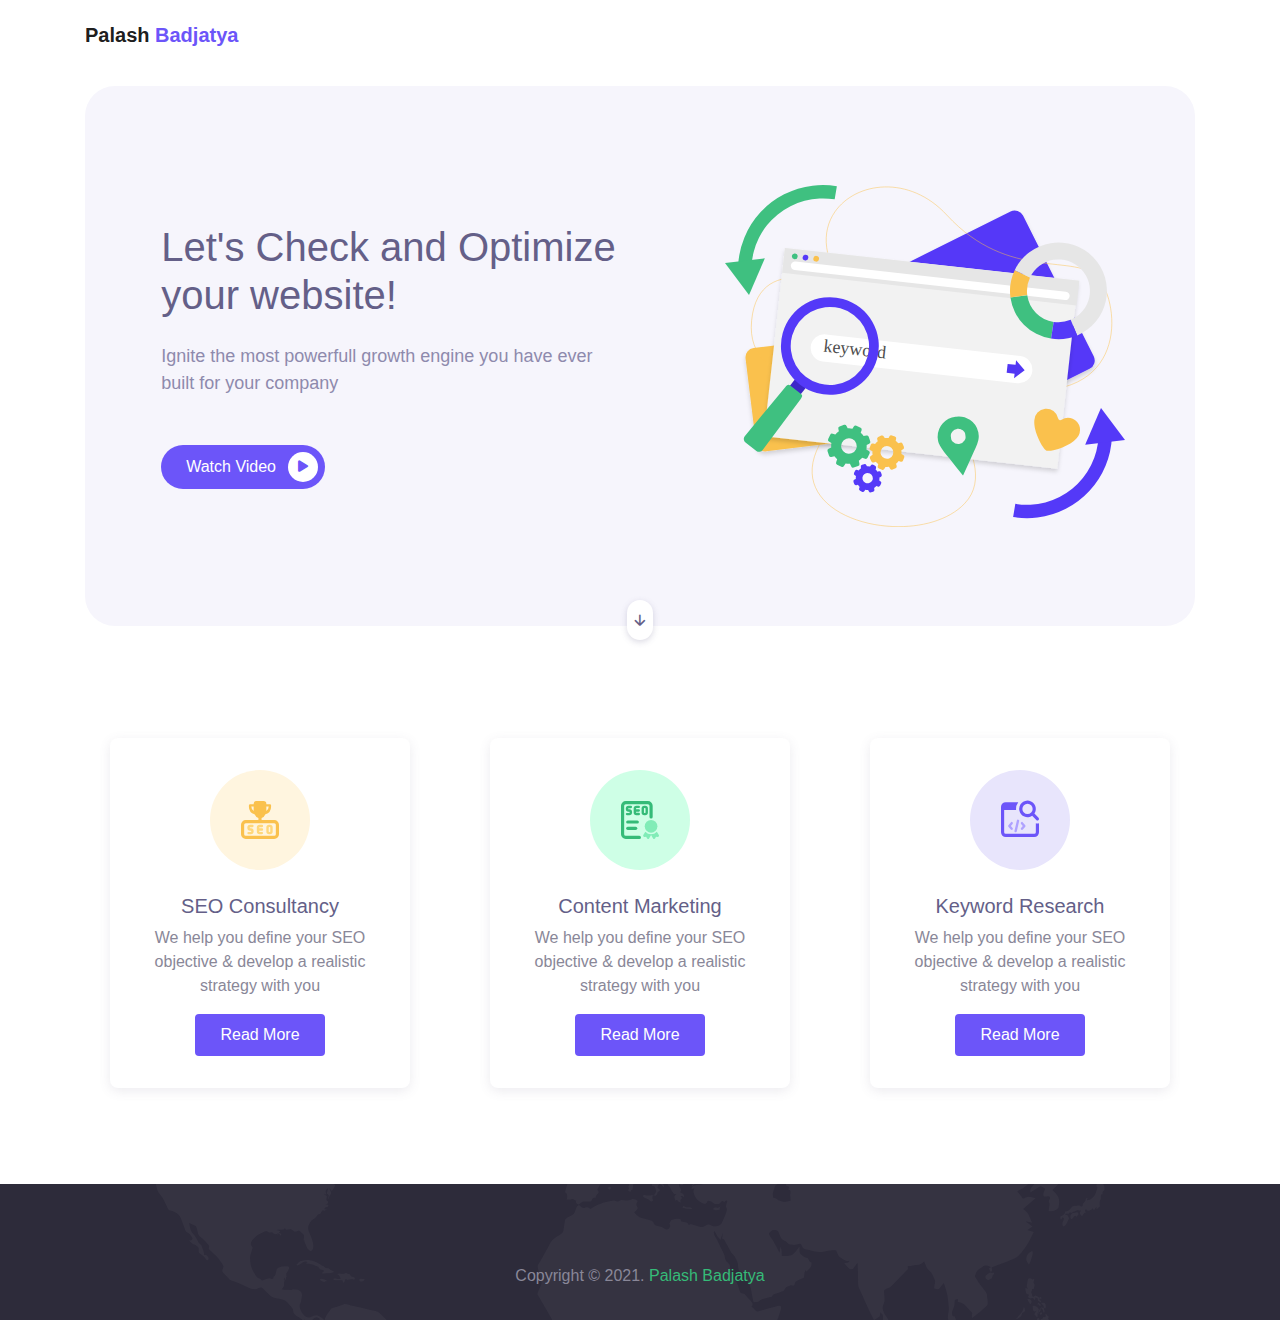
==== index.html @ be2170fb "fixes: in initial push" ====
<!DOCTYPE html>
<html lang="en">
<head>
  <meta charset="UTF-8">
  <meta name="viewport" content="width=device-width, initial-scale=1.0">

  <meta http-equiv="X-UA-Compatible" content="ie=edge">

  <title>Palash Badjatya Github.io</title>

  <link rel="stylesheet" href="./assets/css/maicons.css">

  <link rel="stylesheet" href="./assets/css/bootstrap.css">

  <link rel="stylesheet" href="./assets/vendor/animate/animate.css">

  <link rel="stylesheet" href="./assets/css/theme.css">

</head>
<body>

  <!-- Back to top button -->
  <div class="back-to-top"></div>

  <header>
    <nav class="navbar navbar-expand-lg navbar-light bg-white sticky" data-offset="500">
      <div class="container">
        <a href="#" class="navbar-brand">Palash<span class="text-primary"> Badjatya</span></a>

        <!-- <button class="navbar-toggler" data-toggle="collapse" data-target="#navbarContent" aria-controls="navbarContent" aria-expanded="false" aria-label="Toggle navigation">
          <span class="navbar-toggler-icon"></span>
        </button>

        <div class="navbar-collapse collapse" id="navbarContent">
          <ul class="navbar-nav ml-auto">
            <li class="nav-item active">
              <a class="nav-link" href="index.html">Home</a>
            </li>
            <li class="nav-item">
              <a class="nav-link" href="about.html">About</a>
            </li>
            <li class="nav-item">
              <a class="nav-link" href="service.html">Services</a>
            </li>
            <li class="nav-item">
              <a class="nav-link" href="blog.html">Blog</a>
            </li>
            <li class="nav-item">
              <a class="nav-link" href="contact.html">Contact</a>
            </li>
            <li class="nav-item">
              <a class="btn btn-primary ml-lg-2" href="#">Free Analytics</a>
            </li>
          </ul>
        </div> -->

      </div>
    </nav>

    <div class="container">
      <div class="page-banner home-banner">
        <div class="row align-items-center flex-wrap-reverse h-100">
          <div class="col-md-6 py-5 wow fadeInLeft">
            <h1 class="mb-4">Let's Check and Optimize your website!</h1>
            <p class="text-lg text-grey mb-5">Ignite the most powerfull growth engine you have ever built for your company</p>
            <a href="#" class="btn btn-primary btn-split">Watch Video <div class="fab"><span class="mai-play"></span></div></a>
          </div>
          <div class="col-md-6 py-5 wow zoomIn">
            <div class="img-fluid text-center">
              <img src="./assets/img/banner_image_1.svg" alt="">
            </div>
          </div>
        </div>
        <a href="#about" class="btn-scroll" data-role="smoothscroll"><span class="mai-arrow-down"></span></a>
      </div>
    </div>
  </header>

  <div class="page-section">
    <div class="container">
      <div class="row">
        <div class="col-lg-4">
          <div class="card-service wow fadeInUp">
            <div class="header">
              <img src="./assets/img/services/service-1.svg" alt="">
            </div>
            <div class="body">
              <h5 class="text-secondary">SEO Consultancy</h5>
              <p>We help you define your SEO objective & develop a realistic strategy with you</p>
              <a href="service.html" class="btn btn-primary">Read More</a>
            </div>
          </div>
        </div>
        <div class="col-lg-4">
          <div class="card-service wow fadeInUp">
            <div class="header">
              <img src="./assets/img/services/service-2.svg" alt="">
            </div>
            <div class="body">
              <h5 class="text-secondary">Content Marketing</h5>
              <p>We help you define your SEO objective & develop a realistic strategy with you</p>
              <a href="service.html" class="btn btn-primary">Read More</a>
            </div>
          </div>
        </div>
        <div class="col-lg-4">
          <div class="card-service wow fadeInUp">
            <div class="header">
              <img src="./assets/img/services/service-3.svg" alt="">
            </div>
            <div class="body">
              <h5 class="text-secondary">Keyword Research</h5>
              <p>We help you define your SEO objective & develop a realistic strategy with you</p>
              <a href="service.html" class="btn btn-primary">Read More</a>
            </div>
          </div>
        </div>
      </div>
    </div> <!-- .container -->
  </div> <!-- .page-section -->

  </div>

  <footer class="page-footer bg-image" style="background-image: url(./assets/img/world_pattern.svg);">
<!--     <div class="container">
      <div class="row mb-5">
        <div class="col-lg-3 py-3">
          <h3>SEOGram</h3>
          <p>Lorem ipsum dolor sit amet consectetur adipisicing elit. Libero amet, repellendus eius blanditiis in iusto eligendi iure.</p>

          <div class="social-media-button">
            <a href="#"><span class="mai-logo-facebook-f"></span></a>
            <a href="#"><span class="mai-logo-twitter"></span></a>
            <a href="#"><span class="mai-logo-google-plus-g"></span></a>
            <a href="#"><span class="mai-logo-instagram"></span></a>
            <a href="#"><span class="mai-logo-youtube"></span></a>
          </div>
        </div>
        <div class="col-lg-3 py-3">
          <h5>Company</h5>
          <ul class="footer-menu">
            <li><a href="#">About Us</a></li>
            <li><a href="#">Career</a></li>
            <li><a href="#">Advertise</a></li>
            <li><a href="#">Terms of Service</a></li>
            <li><a href="#">Help & Support</a></li>
          </ul>
        </div>
        <div class="col-lg-3 py-3">
          <h5>Contact Us</h5>
          <p>203 Fake St. Mountain View, San Francisco, California, USA</p>
          <a href="#" class="footer-link">+00 1122 3344 5566</a>
          <a href="#" class="footer-link">seogram@temporary.com</a>
        </div>
        <div class="col-lg-3 py-3">
          <h5>Newsletter</h5>
          <p>Get updates, news or events on your mail.</p>
          <form action="#">
            <input type="text" class="form-control" placeholder="Enter your email..">
            <button type="submit" class="btn btn-success btn-block mt-2">Subscribe</button>
          </form>
        </div>
      </div> -->

      <p class="text-center" id="copyright">Copyright &copy; 2021. <a href="https://designitup.in/index.php/palash-badjatya">Palash Badjatya</a></p>
    </div>
  </footer>

<script src="../assets/js/jquery-3.5.1.min.js"></script>

<script src="../assets/js/bootstrap.bundle.min.js"></script>

<script src="../assets/js/google-maps.js"></script>

<script src="../assets/vendor/wow/wow.min.js"></script>

<script src="../assets/js/theme.js"></script>
  
</body>
</html>
---- assets/css/maicons.css ----
@font-face {
  font-family: 'maicons';
  src:  url('../fonts/maicons.eot?c9nlkl');
  src:  url('../fonts/maicons.eot?c9nlkl#iefix') format('embedded-opentype'),
    url('../fonts/maicons.ttf?c9nlkl') format('truetype'),
    url('../fonts/maicons.woff?c9nlkl') format('woff'),
    url('../fonts/maicons.svg?c9nlkl#maicons') format('svg');
  font-weight: normal;
  font-style: normal;
  font-display: block;
}

[class^="mai-"], [class*=" mai-"] {
  /* use !important to prevent issues with browser extensions that change fonts */
  font-family: 'maicons' !important;
  speak: none;
  font-style: normal;
  font-weight: normal;
  font-variant: normal;
  text-transform: none;
  line-height: 1;

  /* Better Font Rendering =========== */
  -webkit-font-smoothing: antialiased;
  -moz-osx-font-smoothing: grayscale;
}

.mai-add:before {
  content: "\e900";
}
.mai-add-circle:before {
  content: "\e901";
}
.mai-add-circle-outline:before {
  content: "\e902";
}
.mai-airplane:before {
  content: "\e903";
}
.mai-airplane-outline:before {
  content: "\e904";
}
.mai-alarm:before {
  content: "\e905";
}
.mai-alarm-outline:before {
  content: "\e906";
}
.mai-albums:before {
  content: "\e907";
}
.mai-albums-outline:before {
  content: "\e908";
}
.mai-alert:before {
  content: "\e909";
}
.mai-alert-circle:before {
  content: "\e90a";
}
.mai-alert-circle-outline:before {
  content: "\e90b";
}
.mai-analytics:before {
  content: "\e90c";
}
.mai-analytics-outline:before {
  content: "\e90d";
}
.mai-aperture:before {
  content: "\e90e";
}
.mai-aperture-outline:before {
  content: "\e90f";
}
.mai-apps:before {
  content: "\e910";
}
.mai-apps-outline:before {
  content: "\e911";
}
.mai-archive:before {
  content: "\e912";
}
.mai-archive-outline:before {
  content: "\e913";
}
.mai-arrow-back:before {
  content: "\e914";
}
.mai-arrow-back-circle:before {
  content: "\e915";
}
.mai-arrow-back-circle-outline:before {
  content: "\e916";
}
.mai-arrow-down:before {
  content: "\e917";
}
.mai-arrow-down-circle:before {
  content: "\e918";
}
.mai-arrow-down-circle-outline:before {
  content: "\e919";
}
.mai-arrow-forward:before {
  content: "\e91a";
}
.mai-arrow-forward-circle:before {
  content: "\e91b";
}
.mai-arrow-forward-circle-outline:before {
  content: "\e91c";
}
.mai-arrow-redo:before {
  content: "\e91d";
}
.mai-arrow-redo-circle:before {
  content: "\e91e";
}
.mai-arrow-redo-circle-outline:before {
  content: "\e91f";
}
.mai-arrow-redo-outline:before {
  content: "\e920";
}
.mai-arrow-undo:before {
  content: "\e921";
}
.mai-arrow-undo-circle:before {
  content: "\e922";
}
.mai-arrow-undo-circle-outline:before {
  content: "\e923";
}
.mai-arrow-undo-outline:before {
  content: "\e924";
}
.mai-arrow-up:before {
  content: "\e925";
}
.mai-arrow-up-circle:before {
  content: "\e926";
}
.mai-arrow-up-circle-outline:before {
  content: "\e927";
}
.mai-at:before {
  content: "\e928";
}
.mai-at-circle:before {
  content: "\e929";
}
.mai-at-circle-outline:before {
  content: "\e92a";
}
.mai-attach:before {
  content: "\e92b";
}
.mai-attach-outline:before {
  content: "\e92c";
}
.mai-backspace:before {
  content: "\e92d";
}
.mai-backspace-outline:before {
  content: "\e92e";
}
.mai-bandage:before {
  content: "\e92f";
}
.mai-bandage-outline:before {
  content: "\e930";
}
.mai-bar-chart:before {
  content: "\e932";
}
.mai-bar-chart-outline:before {
  content: "\e933";
}
.mai-barbell:before {
  content: "\e931";
}
.mai-barcode:before {
  content: "\e934";
}
.mai-barcode-outline:before {
  content: "\e935";
}
.mai-baseball:before {
  content: "\e936";
}
.mai-baseball-outline:before {
  content: "\e937";
}
.mai-basket:before {
  content: "\e938";
}
.mai-basket-outline:before {
  content: "\e93b";
}
.mai-basketball:before {
  content: "\e939";
}
.mai-basketball-outline:before {
  content: "\e93a";
}
.mai-battery-charging:before {
  content: "\e93c";
}
.mai-battery-dead:before {
  content: "\e93d";
}
.mai-battery-full:before {
  content: "\e93e";
}
.mai-battery-half:before {
  content: "\e93f";
}
.mai-beaker:before {
  content: "\e940";
}
.mai-beaker-outline:before {
  content: "\e941";
}
.mai-bed:before {
  content: "\e942";
}
.mai-bed-outline:before {
  content: "\e943";
}
.mai-beer:before {
  content: "\e944";
}
.mai-beer-outline:before {
  content: "\e945";
}
.mai-bicycle:before {
  content: "\e946";
}
.mai-bluetooth:before {
  content: "\e947";
}
.mai-boat:before {
  content: "\e948";
}
.mai-boat-outline:before {
  content: "\e949";
}
.mai-body:before {
  content: "\e94a";
}
.mai-body-outline:before {
  content: "\e94b";
}
.mai-bonfire:before {
  content: "\e94c";
}
.mai-bonfire-outline:before {
  content: "\e94d";
}
.mai-book:before {
  content: "\e94e";
}
.mai-book-outline:before {
  content: "\e953";
}
.mai-bookmark:before {
  content: "\e94f";
}
.mai-bookmark-outline:before {
  content: "\e950";
}
.mai-bookmarks:before {
  content: "\e951";
}
.mai-bookmarks-outline:before {
  content: "\e952";
}
.mai-briefcase:before {
  content: "\e954";
}
.mai-briefcase-outline:before {
  content: "\e955";
}
.mai-browsers:before {
  content: "\e956";
}
.mai-browsers-outline:before {
  content: "\e957";
}
.mai-brush:before {
  content: "\e958";
}
.mai-brush-outline:before {
  content: "\e959";
}
.mai-bug:before {
  content: "\e95a";
}
.mai-bug-outline:before {
  content: "\e95b";
}
.mai-build:before {
  content: "\e95c";
}
.mai-build-outline:before {
  content: "\e95d";
}
.mai-bulb:before {
  content: "\e95e";
}
.mai-bulb-outline:before {
  content: "\e95f";
}
.mai-bus:before {
  content: "\e960";
}
.mai-bus-outline:before {
  content: "\e963";
}
.mai-business:before {
  content: "\e961";
}
.mai-business-outline:before {
  content: "\e962";
}
.mai-cafe:before {
  content: "\e964";
}
.mai-cafe-outline:before {
  content: "\e965";
}
.mai-calculator:before {
  content: "\e966";
}
.mai-calculator-outline:before {
  content: "\e967";
}
.mai-calendar:before {
  content: "\e968";
}
.mai-calendar-outline:before {
  content: "\e969";
}
.mai-call:before {
  content: "\e96a";
}
.mai-call-outline:before {
  content: "\e96b";
}
.mai-camera:before {
  content: "\e96c";
}
.mai-camera-outline:before {
  content: "\e96d";
}
.mai-camera-reverse:before {
  content: "\e96e";
}
.mai-camera-reverse-outline:before {
  content: "\e96f";
}
.mai-car:before {
  content: "\e970";
}
.mai-car-outline:before {
  content: "\e97f";
}
.mai-car-sport:before {
  content: "\e980";
}
.mai-car-sport-outline:before {
  content: "\e981";
}
.mai-card:before {
  content: "\e971";
}
.mai-card-outline:before {
  content: "\e972";
}
.mai-caret-back:before {
  content: "\e973";
}
.mai-caret-back-circle:before {
  content: "\e974";
}
.mai-caret-back-circle-outline:before {
  content: "\e975";
}
.mai-caret-down:before {
  content: "\e976";
}
.mai-caret-down-circle:before {
  content: "\e977";
}
.mai-caret-down-circle-outline:before {
  content: "\e978";
}
.mai-caret-forward:before {
  content: "\e979";
}
.mai-caret-forward-circle:before {
  content: "\e97a";
}
.mai-caret-forward-circle-outline:before {
  content: "\e97b";
}
.mai-caret-up:before {
  content: "\e97c";
}
.mai-caret-up-circle:before {
  content: "\e97d";
}
.mai-caret-up-circle-outline:before {
  content: "\e97e";
}
.mai-cart:before {
  content: "\e982";
}
.mai-cart-outline:before {
  content: "\e983";
}
.mai-cash:before {
  content: "\e984";
}
.mai-cash-outline:before {
  content: "\e985";
}
.mai-chatbox:before {
  content: "\e986";
}
.mai-chatbox-ellipses:before {
  content: "\e987";
}
.mai-chatbox-ellipses-outline:before {
  content: "\e988";
}
.mai-chatbox-outline:before {
  content: "\e989";
}
.mai-chatbubble:before {
  content: "\e98a";
}
.mai-chatbubble-ellipses:before {
  content: "\e98b";
}
.mai-chatbubble-ellipses-outline:before {
  content: "\e98c";
}
.mai-chatbubble-outline:before {
  content: "\e98d";
}
.mai-chatbubbles:before {
  content: "\e98e";
}
.mai-chatbubbles-outline:before {
  content: "\e98f";
}
.mai-checkbox:before {
  content: "\e990";
}
.mai-checkbox-outline:before {
  content: "\e991";
}
.mai-checkmark:before {
  content: "\e992";
}
.mai-checkmark-circle:before {
  content: "\e993";
}
.mai-checkmark-circle-outline:before {
  content: "\e994";
}
.mai-checkmark-done:before {
  content: "\e995";
}
.mai-checkmark-done-circle:before {
  content: "\e996";
}
.mai-checkmark-done-circle-outline:before {
  content: "\e997";
}
.mai-chevron-back:before {
  content: "\e998";
}
.mai-chevron-back-circle:before {
  content: "\e999";
}
.mai-chevron-back-circle-outline:before {
  content: "\e99a";
}
.mai-chevron-down:before {
  content: "\e99b";
}
.mai-chevron-down-circle:before {
  content: "\e99c";
}
.mai-chevron-down-circle-outline:before {
  content: "\e99d";
}
.mai-chevron-forward:before {
  content: "\e99e";
}
.mai-chevron-forward-circle:before {
  content: "\e99f";
}
.mai-chevron-forward-circle-outline:before {
  content: "\e9a0";
}
.mai-chevron-up:before {
  content: "\e9a1";
}
.mai-chevron-up-circle:before {
  content: "\e9a2";
}
.mai-chevron-up-circle-outline:before {
  content: "\e9a3";
}
.mai-clipboard:before {
  content: "\e9a4";
}
.mai-clipboard-outline:before {
  content: "\e9a5";
}
.mai-close:before {
  content: "\e9a6";
}
.mai-close-circle:before {
  content: "\e9a7";
}
.mai-close-circle-outline:before {
  content: "\e9a8";
}
.mai-cloud:before {
  content: "\e9a9";
}
.mai-cloud-circle:before {
  content: "\e9aa";
}
.mai-cloud-circle-outline:before {
  content: "\e9ab";
}
.mai-cloud-done:before {
  content: "\e9ac";
}
.mai-cloud-done-outline:before {
  content: "\e9ad";
}
.mai-cloud-download:before {
  content: "\e9ae";
}
.mai-cloud-download-outline:before {
  content: "\e9af";
}
.mai-cloud-offline:before {
  content: "\e9b0";
}
.mai-cloud-offline-outline:before {
  content: "\e9b1";
}
.mai-cloud-outline:before {
  content: "\e9b2";
}
.mai-cloud-upload:before {
  content: "\e9b3";
}
.mai-cloud-upload-outline:before {
  content: "\e9b4";
}
.mai-cloudy:before {
  content: "\e9b5";
}
.mai-cloudy-night:before {
  content: "\e9b6";
}
.mai-cloudy-night-outline:before {
  content: "\e9b7";
}
.mai-cloudy-outline:before {
  content: "\e9b8";
}
.mai-code:before {
  content: "\e9b9";
}
.mai-code-download:before {
  content: "\e9ba";
}
.mai-code-slash:before {
  content: "\e9bb";
}
.mai-code-working:before {
  content: "\e9bc";
}
.mai-cog:before {
  content: "\e9bd";
}
.mai-color-fill:before {
  content: "\e9be";
}
.mai-color-fill-outline:before {
  content: "\e9bf";
}
.mai-color-filter:before {
  content: "\e9c0";
}
.mai-color-filter-outline:before {
  content: "\e9c1";
}
.mai-color-palette:before {
  content: "\e9c2";
}
.mai-color-palette-outline:before {
  content: "\e9c3";
}
.mai-color-wand:before {
  content: "\e9c4";
}
.mai-color-wand-outline:before {
  content: "\e9c5";
}
.mai-compass:before {
  content: "\e9c6";
}
.mai-compass-outline:before {
  content: "\e9c7";
}
.mai-construct:before {
  content: "\e9c8";
}
.mai-construct-outline:before {
  content: "\e9c9";
}
.mai-contract:before {
  content: "\e9ca";
}
.mai-contrast:before {
  content: "\e9cb";
}
.mai-copy:before {
  content: "\e9cc";
}
.mai-copy-outline:before {
  content: "\e9cd";
}
.mai-create:before {
  content: "\e9ce";
}
.mai-create-outline:before {
  content: "\e9cf";
}
.mai-crop:before {
  content: "\e9d0";
}
.mai-cube:before {
  content: "\e9d1";
}
.mai-cube-outline:before {
  content: "\e9d2";
}
.mai-cut:before {
  content: "\e9d3";
}
.mai-desktop:before {
  content: "\e9d4";
}
.mai-desktop-outline:before {
  content: "\e9d5";
}
.mai-disc:before {
  content: "\e9d6";
}
.mai-disc-outline:before {
  content: "\e9d7";
}
.mai-document:before {
  content: "\e9d8";
}
.mai-document-outline:before {
  content: "\e9d9";
}
.mai-document-text:before {
  content: "\e9dc";
}
.mai-document-text-outline:before {
  content: "\e9dd";
}
.mai-documents:before {
  content: "\e9da";
}
.mai-documents-outline:before {
  content: "\e9db";
}
.mai-download:before {
  content: "\e9de";
}
.mai-download-outline:before {
  content: "\e9df";
}
.mai-duplicate:before {
  content: "\e9e0";
}
.mai-duplicate-outline:before {
  content: "\e9e1";
}
.mai-ear:before {
  content: "\e9e2";
}
.mai-ear-outline:before {
  content: "\e9e3";
}
.mai-earth:before {
  content: "\e9e4";
}
.mai-earth-outline:before {
  content: "\e9e5";
}
.mai-easel:before {
  content: "\e9e6";
}
.mai-easel-outline:before {
  content: "\e9e7";
}
.mai-egg:before {
  content: "\e9e8";
}
.mai-egg-outline:before {
  content: "\e9e9";
}
.mai-ellipse:before {
  content: "\e9ea";
}
.mai-ellipse-outline:before {
  content: "\e9eb";
}
.mai-ellipsis-horizontal:before {
  content: "\e9ec";
}
.mai-ellipsis-horizontal-circle:before {
  content: "\e9ed";
}
.mai-ellipsis-vertical:before {
  content: "\e9ee";
}
.mai-ellipsis-vertical-circle:before {
  content: "\e9ef";
}
.mai-enter:before {
  content: "\e9f0";
}
.mai-enter-outline:before {
  content: "\e9f1";
}
.mai-exit:before {
  content: "\e9f2";
}
.mai-exit-outline:before {
  content: "\e9f3";
}
.mai-expand:before {
  content: "\e9f4";
}
.mai-eye:before {
  content: "\e9f5";
}
.mai-eye-off:before {
  content: "\e9f8";
}
.mai-eye-off-outline:before {
  content: "\e9f9";
}
.mai-eye-outline:before {
  content: "\e9fa";
}
.mai-eyedrop:before {
  content: "\e9f6";
}
.mai-eyedrop-outline:before {
  content: "\e9f7";
}
.mai-fast-food:before {
  content: "\e9fb";
}
.mai-fast-food-outline:before {
  content: "\e9fc";
}
.mai-female:before {
  content: "\e9fd";
}
.mai-file-tray:before {
  content: "\e9fe";
}
.mai-file-tray-full:before {
  content: "\e9ff";
}
.mai-file-tray-full-outline:before {
  content: "\ea00";
}
.mai-file-tray-outline:before {
  content: "\ea01";
}
.mai-film:before {
  content: "\ea02";
}
.mai-film-outline:before {
  content: "\ea03";
}
.mai-filter:before {
  content: "\ea04";
}
.mai-finger-print:before {
  content: "\ea05";
}
.mai-fitness:before {
  content: "\ea06";
}
.mai-fitness-outline:before {
  content: "\ea07";
}
.mai-flag:before {
  content: "\ea08";
}
.mai-flag-outline:before {
  content: "\ea09";
}
.mai-flame:before {
  content: "\ea0a";
}
.mai-flame-outline:before {
  content: "\ea0b";
}
.mai-flash:before {
  content: "\ea0c";
}
.mai-flash-off:before {
  content: "\ea0f";
}
.mai-flash-off-outline:before {
  content: "\ea10";
}
.mai-flash-outline:before {
  content: "\ea11";
}
.mai-flashlight:before {
  content: "\ea0d";
}
.mai-flashlight-outline:before {
  content: "\ea0e";
}
.mai-flask:before {
  content: "\ea12";
}
.mai-flask-outline:before {
  content: "\ea13";
}
.mai-flower:before {
  content: "\ea14";
}
.mai-flower-outline:before {
  content: "\ea15";
}
.mai-folder:before {
  content: "\ea16";
}
.mai-folder-open:before {
  content: "\ea17";
}
.mai-folder-open-outline:before {
  content: "\ea18";
}
.mai-folder-outline:before {
  content: "\ea19";
}
.mai-football:before {
  content: "\ea1a";
}
.mai-football-outline:before {
  content: "\ea1b";
}
.mai-funnel:before {
  content: "\ea1c";
}
.mai-funnel-outline:before {
  content: "\ea1d";
}
.mai-game-controller:before {
  content: "\ea1e";
}
.mai-game-controller-outline:before {
  content: "\ea1f";
}
.mai-gift:before {
  content: "\ea20";
}
.mai-gift-outline:before {
  content: "\ea21";
}
.mai-git-branch:before {
  content: "\ea22";
}
.mai-git-commit:before {
  content: "\ea23";
}
.mai-git-compare:before {
  content: "\ea24";
}
.mai-git-merge:before {
  content: "\ea25";
}
.mai-git-network:before {
  content: "\ea26";
}
.mai-git-pull-request:before {
  content: "\ea27";
}
.mai-glasses:before {
  content: "\ea28";
}
.mai-glasses-outline:before {
  content: "\ea29";
}
.mai-globe:before {
  content: "\ea2a";
}
.mai-globe-outline:before {
  content: "\ea2b";
}
.mai-golf:before {
  content: "\ea2c";
}
.mai-golf-outline:before {
  content: "\ea2d";
}
.mai-grid:before {
  content: "\ea2e";
}
.mai-grid-outline:before {
  content: "\ea2f";
}
.mai-hammer:before {
  content: "\ea30";
}
.mai-hammer-outline:before {
  content: "\ea31";
}
.mai-hand-left:before {
  content: "\ea32";
}
.mai-hand-left-outline:before {
  content: "\ea33";
}
.mai-hand-right:before {
  content: "\ea34";
}
.mai-hand-right-outline:before {
  content: "\ea35";
}
.mai-happy:before {
  content: "\ea36";
}
.mai-happy-outline:before {
  content: "\ea37";
}
.mai-hardware-chip:before {
  content: "\ea38";
}
.mai-hardware-chip-outline:before {
  content: "\ea39";
}
.mai-headset:before {
  content: "\ea3a";
}
.mai-headset-outline:before {
  content: "\ea3b";
}
.mai-heart:before {
  content: "\ea3c";
}
.mai-heart-circle:before {
  content: "\ea3d";
}
.mai-heart-circle-outline:before {
  content: "\ea3e";
}
.mai-heart-dislike:before {
  content: "\ea3f";
}
.mai-heart-dislike-circle:before {
  content: "\ea40";
}
.mai-heart-dislike-circle-outline:before {
  content: "\ea41";
}
.mai-heart-dislike-outline:before {
  content: "\ea42";
}
.mai-heart-half:before {
  content: "\ea43";
}
.mai-heart-half-outline:before {
  content: "\ea44";
}
.mai-heart-outline:before {
  content: "\ea45";
}
.mai-help:before {
  content: "\ea46";
}
.mai-help-buoy:before {
  content: "\ea47";
}
.mai-help-buoy-outline:before {
  content: "\ea48";
}
.mai-help-circle:before {
  content: "\ea49";
}
.mai-help-circle-outline:before {
  content: "\ea4a";
}
.mai-home:before {
  content: "\ea4b";
}
.mai-home-outline:before {
  content: "\ea4c";
}
.mai-hourglass:before {
  content: "\ea4d";
}
.mai-hourglass-outline:before {
  content: "\ea4e";
}
.mai-ice-cream:before {
  content: "\ea4f";
}
.mai-ice-cream-outline:before {
  content: "\ea50";
}
.mai-image:before {
  content: "\ea51";
}
.mai-image-outline:before {
  content: "\ea52";
}
.mai-images:before {
  content: "\ea53";
}
.mai-images-outline:before {
  content: "\ea54";
}
.mai-infinite:before {
  content: "\ea55";
}
.mai-information:before {
  content: "\ea56";
}
.mai-information-circle:before {
  content: "\ea57";
}
.mai-information-circle-outline:before {
  content: "\ea58";
}
.mai-journal:before {
  content: "\ea59";
}
.mai-journal-outline:before {
  content: "\ea5a";
}
.mai-key:before {
  content: "\ea5b";
}
.mai-key-outline:before {
  content: "\ea5c";
}
.mai-keypad:before {
  content: "\ea5d";
}
.mai-keypad-outline:before {
  content: "\ea5e";
}
.mai-language:before {
  content: "\ea5f";
}
.mai-laptop:before {
  content: "\ea60";
}
.mai-laptop-outline:before {
  content: "\ea61";
}
.mai-layers:before {
  content: "\ea62";
}
.mai-layers-outline:before {
  content: "\ea63";
}
.mai-leaf:before {
  content: "\ea64";
}
.mai-leaf-outline:before {
  content: "\ea65";
}
.mai-library:before {
  content: "\ea66";
}
.mai-library-outline:before {
  content: "\ea67";
}
.mai-link:before {
  content: "\ea68";
}
.mai-list:before {
  content: "\ea69";
}
.mai-list-circle:before {
  content: "\ea6a";
}
.mai-list-circle-outline:before {
  content: "\ea6b";
}
.mai-locate:before {
  content: "\ea6c";
}
.mai-location:before {
  content: "\ea6d";
}
.mai-location-outline:before {
  content: "\ea6e";
}
.mai-lock-closed:before {
  content: "\ea6f";
}
.mai-lock-closed-outline:before {
  content: "\ea70";
}
.mai-lock-open:before {
  content: "\ea71";
}
.mai-lock-open-outline:before {
  content: "\ea72";
}
.mai-log-in:before {
  content: "\ea73";
}
.mai-log-in-outline:before {
  content: "\ea74";
}
.mai-log-out:before {
  content: "\ea75";
}
.mai-log-out-outline:before {
  content: "\ea76";
}
.mai-logo-500px:before {
  content: "\ea8e";
}
.mai-logo-accessible-icon:before {
  content: "\eaef";
}
.mai-logo-accusoft:before {
  content: "\eba2";
}
.mai-logo-algolia:before {
  content: "\eba3";
}
.mai-logo-alipay:before {
  content: "\eba4";
}
.mai-logo-amazon:before {
  content: "\eba5";
}
.mai-logo-amplify:before {
  content: "\eba6";
}
.mai-logo-android:before {
  content: "\eba7";
}
.mai-logo-angular:before {
  content: "\eba8";
}
.mai-logo-apple:before {
  content: "\eba9";
}
.mai-logo-apple-appstore:before {
  content: "\ebaa";
}
.mai-logo-aws:before {
  content: "\ebab";
}
.mai-logo-behance:before {
  content: "\ebac";
}
.mai-logo-bitbucket:before {
  content: "\ebad";
}
.mai-logo-bitcoin:before {
  content: "\ebae";
}
.mai-logo-blackberry:before {
  content: "\ebaf";
}
.mai-logo-blogger:before {
  content: "\ebb0";
}
.mai-logo-buffer:before {
  content: "\ebb1";
}
.mai-logo-buysellads:before {
  content: "\ebb2";
}
.mai-logo-capacitor:before {
  content: "\ebb3";
}
.mai-logo-cc-amazon-pay:before {
  content: "\ebb4";
}
.mai-logo-cc-amex:before {
  content: "\ebb5";
}
.mai-logo-cc-apple-pay:before {
  content: "\ebb6";
}
.mai-logo-cc-diners-club:before {
  content: "\ebb7";
}
.mai-logo-cc-discover:before {
  content: "\ebb8";
}
.mai-logo-cc-jcb:before {
  content: "\ebb9";
}
.mai-logo-cc-mastercard:before {
  content: "\ebba";
}
.mai-logo-cc-paypal:before {
  content: "\ebbb";
}
.mai-logo-cc-stripe:before {
  content: "\ebbc";
}
.mai-logo-cc-visa:before {
  content: "\ebbd";
}
.mai-logo-chrome:before {
  content: "\ebbe";
}
.mai-logo-closed-captioning:before {
  content: "\ebbf";
}
.mai-logo-codepen:before {
  content: "\ebc0";
}
.mai-logo-cpanel:before {
  content: "\ebc1";
}
.mai-logo-creative-commons:before {
  content: "\ebc2";
}
.mai-logo-css3:before {
  content: "\ebc3";
}
.mai-logo-cuttlefish:before {
  content: "\ebc4";
}
.mai-logo-d-and-d:before {
  content: "\ebc5";
}
.mai-logo-dashcube:before {
  content: "\ebc6";
}
.mai-logo-designernews:before {
  content: "\ebc7";
}
.mai-logo-deviantart:before {
  content: "\ebc8";
}
.mai-logo-digg:before {
  content: "\ebc9";
}
.mai-logo-digital-ocean:before {
  content: "\ebca";
}
.mai-logo-discord:before {
  content: "\ebcb";
}
.mai-logo-discourse:before {
  content: "\ebcc";
}
.mai-logo-dochub:before {
  content: "\ebcd";
}
.mai-logo-docker:before {
  content: "\ebce";
}
.mai-logo-dribbble:before {
  content: "\ebcf";
}
.mai-logo-dropbox:before {
  content: "\ebd0";
}
.mai-logo-drupal:before {
  content: "\ebd1";
}
.mai-logo-dyalog:before {
  content: "\ebd2";
}
.mai-logo-earlybirds:before {
  content: "\ebd3";
}
.mai-logo-ebay:before {
  content: "\ebd4";
}
.mai-logo-edge:before {
  content: "\ebd5";
}
.mai-logo-electron:before {
  content: "\ebd6";
}
.mai-logo-elementor:before {
  content: "\ebd7";
}
.mai-logo-ello:before {
  content: "\ebd8";
}
.mai-logo-ember:before {
  content: "\ebd9";
}
.mai-logo-empire:before {
  content: "\ebda";
}
.mai-logo-envira:before {
  content: "\ebdb";
}
.mai-logo-erlang:before {
  content: "\ebdc";
}
.mai-logo-etsy:before {
  content: "\ebdd";
}
.mai-logo-euro:before {
  content: "\ebde";
}
.mai-logo-expeditedssl:before {
  content: "\ebdf";
}
.mai-logo-facebook:before {
  content: "\ebe0";
}
.mai-logo-facebook-f:before {
  content: "\ebe1";
}
.mai-logo-facebook-messenger:before {
  content: "\ebe2";
}
.mai-logo-firebase:before {
  content: "\ebe3";
}
.mai-logo-firefox:before {
  content: "\ebe4";
}
.mai-logo-flickr:before {
  content: "\ebe5";
}
.mai-logo-flipboard:before {
  content: "\ebe6";
}
.mai-logo-fly:before {
  content: "\ebe7";
}
.mai-logo-foursquare:before {
  content: "\ebe8";
}
.mai-logo-freebsd:before {
  content: "\ebe9";
}
.mai-logo-gg:before {
  content: "\ebea";
}
.mai-logo-git:before {
  content: "\ebeb";
}
.mai-logo-github:before {
  content: "\ebec";
}
.mai-logo-github-alt:before {
  content: "\ebed";
}
.mai-logo-gitlab:before {
  content: "\ebee";
}
.mai-logo-gitter:before {
  content: "\ebef";
}
.mai-logo-glide:before {
  content: "\ebf0";
}
.mai-logo-glide-g:before {
  content: "\ebf1";
}
.mai-logo-google:before {
  content: "\ebf2";
}
.mai-logo-google-drive:before {
  content: "\ebf3";
}
.mai-logo-google-play:before {
  content: "\ebf4";
}
.mai-logo-google-playstore:before {
  content: "\ebf5";
}
.mai-logo-google-plus:before {
  content: "\ebf6";
}
.mai-logo-google-plus-g:before {
  content: "\ebf7";
}
.mai-logo-google-wallet:before {
  content: "\ebf8";
}
.mai-logo-grunt:before {
  content: "\ebf9";
}
.mai-logo-gulp:before {
  content: "\ebfa";
}
.mai-logo-hackernews:before {
  content: "\ebfb";
}
.mai-logo-hotjar:before {
  content: "\ebfc";
}
.mai-logo-html5:before {
  content: "\ebfd";
}
.mai-logo-hubspot:before {
  content: "\ebfe";
}
.mai-logo-imdb:before {
  content: "\ebff";
}
.mai-logo-instagram:before {
  content: "\ec00";
}
.mai-logo-internet-explorer:before {
  content: "\ec01";
}
.mai-logo-ionic:before {
  content: "\ec02";
}
.mai-logo-ionitron:before {
  content: "\ec03";
}
.mai-logo-itunes:before {
  content: "\ec04";
}
.mai-logo-java:before {
  content: "\ec05";
}
.mai-logo-javascript:before {
  content: "\ec06";
}
.mai-logo-joomla:before {
  content: "\ec07";
}
.mai-logo-jsfiddle:before {
  content: "\ec08";
}
.mai-logo-keycdn:before {
  content: "\ec09";
}
.mai-logo-laravel:before {
  content: "\ec0a";
}
.mai-logo-lastfm:before {
  content: "\ec0b";
}
.mai-logo-leanpub:before {
  content: "\ec0c";
}
.mai-logo-less:before {
  content: "\ec0d";
}
.mai-logo-line:before {
  content: "\ec0e";
}
.mai-logo-linkedin:before {
  content: "\ec0f";
}
.mai-logo-linux:before {
  content: "\ec10";
}
.mai-logo-magento:before {
  content: "\ec11";
}
.mai-logo-mailchimp:before {
  content: "\ec12";
}
.mai-logo-markdown:before {
  content: "\ec13";
}
.mai-logo-maxcdn:before {
  content: "\ec14";
}
.mai-logo-medium:before {
  content: "\ec15";
}
.mai-logo-medium-m:before {
  content: "\ec16";
}
.mai-logo-meetup:before {
  content: "\ec17";
}
.mai-logo-microsoft:before {
  content: "\ec18";
}
.mai-logo-mix:before {
  content: "\ec19";
}
.mai-logo-mixcloud:before {
  content: "\ec1a";
}
.mai-logo-nodejs:before {
  content: "\ec1b";
}
.mai-logo-npm:before {
  content: "\ec1c";
}
.mai-logo-octocat:before {
  content: "\ec1d";
}
.mai-logo-opencart:before {
  content: "\ec1e";
}
.mai-logo-openid:before {
  content: "\ec1f";
}
.mai-logo-opera:before {
  content: "\ec20";
}
.mai-logo-patreon:before {
  content: "\ec21";
}
.mai-logo-paypal:before {
  content: "\ec22";
}
.mai-logo-php:before {
  content: "\ec23";
}
.mai-logo-pinterest:before {
  content: "\ec24";
}
.mai-logo-pinterest-p:before {
  content: "\ec25";
}
.mai-logo-playstation:before {
  content: "\ec26";
}
.mai-logo-product-hunt:before {
  content: "\ec27";
}
.mai-logo-pwa:before {
  content: "\ec28";
}
.mai-logo-python:before {
  content: "\ec29";
}
.mai-logo-qq:before {
  content: "\ec2a";
}
.mai-logo-quora:before {
  content: "\ec2b";
}
.mai-logo-react:before {
  content: "\ec2c";
}
.mai-logo-readme:before {
  content: "\ec2d";
}
.mai-logo-reddit:before {
  content: "\ec2e";
}
.mai-logo-researchgate:before {
  content: "\ec2f";
}
.mai-logo-rocketchat:before {
  content: "\ec30";
}
.mai-logo-rss:before {
  content: "\ec31";
}
.mai-logo-safari:before {
  content: "\ec32";
}
.mai-logo-sass:before {
  content: "\ec33";
}
.mai-logo-scribd:before {
  content: "\ec34";
}
.mai-logo-searchengin:before {
  content: "\ec35";
}
.mai-logo-sellcast:before {
  content: "\ec36";
}
.mai-logo-sellsy:before {
  content: "\ec37";
}
.mai-logo-skype:before {
  content: "\ec38";
}
.mai-logo-slack:before {
  content: "\ec39";
}
.mai-logo-slideshare:before {
  content: "\ec3a";
}
.mai-logo-snapchat:before {
  content: "\ec3b";
}
.mai-logo-soundcloud:before {
  content: "\ec3c";
}
.mai-logo-spotify:before {
  content: "\ec3d";
}
.mai-logo-squarespace:before {
  content: "\ec3e";
}
.mai-logo-stack-exchange:before {
  content: "\ec3f";
}
.mai-logo-stackoverflow:before {
  content: "\ec40";
}
.mai-logo-staylinked:before {
  content: "\ec41";
}
.mai-logo-steam:before {
  content: "\ec42";
}
.mai-logo-stencil:before {
  content: "\ec43";
}
.mai-logo-stripe:before {
  content: "\ec44";
}
.mai-logo-stripe-s:before {
  content: "\ec45";
}
.mai-logo-teamspeak:before {
  content: "\ec46";
}
.mai-logo-telegram:before {
  content: "\ec47";
}
.mai-logo-trello:before {
  content: "\ec48";
}
.mai-logo-tripadvisor:before {
  content: "\ec49";
}
.mai-logo-tumblr:before {
  content: "\ec4a";
}
.mai-logo-tux:before {
  content: "\ec4b";
}
.mai-logo-twitch:before {
  content: "\ec4c";
}
.mai-logo-twitter:before {
  content: "\ec4d";
}
.mai-logo-uber:before {
  content: "\ec4e";
}
.mai-logo-uikit:before {
  content: "\ec4f";
}
.mai-logo-usd:before {
  content: "\ec50";
}
.mai-logo-viacoin:before {
  content: "\ec51";
}
.mai-logo-viadeo:before {
  content: "\ec52";
}
.mai-logo-viber:before {
  content: "\ec53";
}
.mai-logo-vimeo:before {
  content: "\ec54";
}
.mai-logo-vk:before {
  content: "\ec55";
}
.mai-logo-vue:before {
  content: "\ec56";
}
.mai-logo-web-component:before {
  content: "\ec57";
}
.mai-logo-weebly:before {
  content: "\ec58";
}
.mai-logo-weibo:before {
  content: "\ec59";
}
.mai-logo-whatsapp:before {
  content: "\ec5a";
}
.mai-logo-whmcs:before {
  content: "\ec5b";
}
.mai-logo-wikipedia-w:before {
  content: "\ec5c";
}
.mai-logo-windows:before {
  content: "\ec5d";
}
.mai-logo-wix:before {
  content: "\ec5e";
}
.mai-logo-wordpress:before {
  content: "\ec5f";
}
.mai-logo-xbox:before {
  content: "\ec60";
}
.mai-logo-xing:before {
  content: "\ec61";
}
.mai-logo-yahoo:before {
  content: "\ec62";
}
.mai-logo-yen:before {
  content: "\ec63";
}
.mai-logo-youtube:before {
  content: "\ec64";
}
.mai-magnet:before {
  content: "\ea77";
}
.mai-magnet-outline:before {
  content: "\ea78";
}
.mai-mail:before {
  content: "\ea79";
}
.mai-mail-open:before {
  content: "\ea7a";
}
.mai-mail-open-outline:before {
  content: "\ea7b";
}
.mai-mail-outline:before {
  content: "\ea7c";
}
.mai-mail-unread:before {
  content: "\ea7d";
}
.mai-mail-unread-outline:before {
  content: "\ea7e";
}
.mai-male:before {
  content: "\ea7f";
}
.mai-male-female:before {
  content: "\ea80";
}
.mai-man:before {
  content: "\ea81";
}
.mai-man-outline:before {
  content: "\ea82";
}
.mai-map:before {
  content: "\ea83";
}
.mai-map-outline:before {
  content: "\ea84";
}
.mai-medal:before {
  content: "\ea85";
}
.mai-medal-outline:before {
  content: "\ea86";
}
.mai-medical:before {
  content: "\ea87";
}
.mai-medical-outline:before {
  content: "\ea88";
}
.mai-medkit:before {
  content: "\ea89";
}
.mai-medkit-outline:before {
  content: "\ea8a";
}
.mai-megaphone:before {
  content: "\ea8b";
}
.mai-megaphone-outline:before {
  content: "\ea8c";
}
.mai-menu:before {
  content: "\ea8d";
}
.mai-mic:before {
  content: "\ea8f";
}
.mai-mic-circle:before {
  content: "\ea90";
}
.mai-mic-circle-outline:before {
  content: "\ea91";
}
.mai-mic-off:before {
  content: "\ea92";
}
.mai-mic-off-circle:before {
  content: "\ea93";
}
.mai-mic-off-circle-outline:before {
  content: "\ea94";
}
.mai-mic-off-outline:before {
  content: "\ea95";
}
.mai-mic-outline:before {
  content: "\ea96";
}
.mai-moon:before {
  content: "\ea97";
}
.mai-moon-outline:before {
  content: "\ea98";
}
.mai-move:before {
  content: "\ea99";
}
.mai-musical-note:before {
  content: "\ea9a";
}
.mai-musical-note-outline:before {
  content: "\ea9b";
}
.mai-musical-notes:before {
  content: "\ea9c";
}
.mai-musical-notes-outline:before {
  content: "\ea9d";
}
.mai-navigate:before {
  content: "\ea9e";
}
.mai-navigate-circle:before {
  content: "\ea9f";
}
.mai-navigate-circle-outline:before {
  content: "\eaa0";
}
.mai-navigate-outline:before {
  content: "\eaa1";
}
.mai-newspaper:before {
  content: "\eaa2";
}
.mai-newspaper-outline:before {
  content: "\eaa3";
}
.mai-notifications:before {
  content: "\eaa4";
}
.mai-notifications-circle:before {
  content: "\eaa5";
}
.mai-notifications-circle-outline:before {
  content: "\eaa6";
}
.mai-notifications-off:before {
  content: "\eaa7";
}
.mai-notifications-off-circle:before {
  content: "\eaa8";
}
.mai-notifications-off-circle-outline:before {
  content: "\eaa9";
}
.mai-notifications-off-outline:before {
  content: "\eaaa";
}
.mai-notifications-outline:before {
  content: "\eaab";
}
.mai-nuclear:before {
  content: "\eaac";
}
.mai-nuclear-outline:before {
  content: "\eaad";
}
.mai-nutrition:before {
  content: "\eaae";
}
.mai-nutrition-outline:before {
  content: "\eaaf";
}
.mai-open:before {
  content: "\eab0";
}
.mai-open-outline:before {
  content: "\eab1";
}
.mai-options:before {
  content: "\eab2";
}
.mai-options-outline:before {
  content: "\eab3";
}
.mai-paper-plane:before {
  content: "\eab4";
}
.mai-paper-plane-outline:before {
  content: "\eab5";
}
.mai-partly-sunny:before {
  content: "\eab6";
}
.mai-partly-sunny-outline:before {
  content: "\eab7";
}
.mai-pause:before {
  content: "\eab8";
}
.mai-pause-circle:before {
  content: "\eab9";
}
.mai-pause-circle-outline:before {
  content: "\eaba";
}
.mai-paw:before {
  content: "\eabb";
}
.mai-paw-outline:before {
  content: "\eabc";
}
.mai-pencil:before {
  content: "\eabd";
}
.mai-people:before {
  content: "\eabe";
}
.mai-people-circle:before {
  content: "\eabf";
}
.mai-people-circle-outline:before {
  content: "\eac0";
}
.mai-people-outline:before {
  content: "\eac1";
}
.mai-person:before {
  content: "\eac2";
}
.mai-person-add:before {
  content: "\eac3";
}
.mai-person-add-outline:before {
  content: "\eac4";
}
.mai-person-circle:before {
  content: "\eac5";
}
.mai-person-circle-outline:before {
  content: "\eac6";
}
.mai-person-outline:before {
  content: "\eac7";
}
.mai-person-remove:before {
  content: "\eac8";
}
.mai-person-remove-outline:before {
  content: "\eac9";
}
.mai-phone-landscape:before {
  content: "\eaca";
}
.mai-phone-landscape-outline:before {
  content: "\eacb";
}
.mai-phone-portrait:before {
  content: "\eacc";
}
.mai-phone-portrait-outline:before {
  content: "\eacd";
}
.mai-pie-chart:before {
  content: "\eace";
}
.mai-pie-chart-outline:before {
  content: "\eacf";
}
.mai-pin:before {
  content: "\ead0";
}
.mai-pin-outline:before {
  content: "\ead1";
}
.mai-pint:before {
  content: "\ead2";
}
.mai-pint-outline:before {
  content: "\ead3";
}
.mai-pizza:before {
  content: "\ead4";
}
.mai-pizza-outline:before {
  content: "\ead5";
}
.mai-planet:before {
  content: "\ead6";
}
.mai-planet-outline:before {
  content: "\ead7";
}
.mai-play:before {
  content: "\ead8";
}
.mai-play-back:before {
  content: "\ead9";
}
.mai-play-back-circle:before {
  content: "\eada";
}
.mai-play-back-circle-outline:before {
  content: "\eadb";
}
.mai-play-back-outline:before {
  content: "\eadc";
}
.mai-play-circle:before {
  content: "\eadd";
}
.mai-play-circle-outline:before {
  content: "\eade";
}
.mai-play-forward:before {
  content: "\eadf";
}
.mai-play-forward-circle:before {
  content: "\eae0";
}
.mai-play-forward-circle-outline:before {
  content: "\eae1";
}
.mai-play-forward-outline:before {
  content: "\eae2";
}
.mai-play-outline:before {
  content: "\eae3";
}
.mai-play-skip-back:before {
  content: "\eae4";
}
.mai-play-skip-back-circle:before {
  content: "\eae5";
}
.mai-play-skip-back-circle-outline:before {
  content: "\eae6";
}
.mai-play-skip-back-outline:before {
  content: "\eae7";
}
.mai-play-skip-forward:before {
  content: "\eae8";
}
.mai-play-skip-forward-circle:before {
  content: "\eae9";
}
.mai-play-skip-forward-circle-outline:before {
  content: "\eaea";
}
.mai-play-skip-forward-outline:before {
  content: "\eaeb";
}
.mai-podium:before {
  content: "\eaec";
}
.mai-podium-outline:before {
  content: "\eaed";
}
.mai-power:before {
  content: "\eaee";
}
.mai-pricetag:before {
  content: "\eaf0";
}
.mai-pricetag-outline:before {
  content: "\eaf1";
}
.mai-pricetags:before {
  content: "\eaf2";
}
.mai-pricetags-outline:before {
  content: "\eaf3";
}
.mai-print:before {
  content: "\eaf4";
}
.mai-print-outline:before {
  content: "\eaf5";
}
.mai-pulse:before {
  content: "\eaf6";
}
.mai-pulse-outline:before {
  content: "\eaf7";
}
.mai-push:before {
  content: "\eaf8";
}
.mai-push-outline:before {
  content: "\eaf9";
}
.mai-qr-code:before {
  content: "\eafa";
}
.mai-qr-code-outline:before {
  content: "\eafb";
}
.mai-radio:before {
  content: "\eafc";
}
.mai-radio-button-off:before {
  content: "\eafd";
}
.mai-radio-button-on:before {
  content: "\eafe";
}
.mai-rainy:before {
  content: "\eaff";
}
.mai-rainy-outline:before {
  content: "\eb00";
}
.mai-reader:before {
  content: "\eb01";
}
.mai-reader-outline:before {
  content: "\eb02";
}
.mai-receipt:before {
  content: "\eb03";
}
.mai-receipt-outline:before {
  content: "\eb04";
}
.mai-recording:before {
  content: "\eb05";
}
.mai-recording-outline:before {
  content: "\eb06";
}
.mai-refresh:before {
  content: "\eb07";
}
.mai-refresh-circle:before {
  content: "\eb08";
}
.mai-refresh-circle-outline:before {
  content: "\eb09";
}
.mai-reload:before {
  content: "\eb0a";
}
.mai-reload-circle:before {
  content: "\eb0b";
}
.mai-reload-circle-outline:before {
  content: "\eb0c";
}
.mai-remove:before {
  content: "\eb0d";
}
.mai-remove-circle:before {
  content: "\eb0e";
}
.mai-remove-circle-outline:before {
  content: "\eb0f";
}
.mai-reorder-four:before {
  content: "\eb10";
}
.mai-reorder-three:before {
  content: "\eb11";
}
.mai-reorder-two:before {
  content: "\eb12";
}
.mai-repeat:before {
  content: "\eb13";
}
.mai-resize:before {
  content: "\eb14";
}
.mai-restaurant:before {
  content: "\eb15";
}
.mai-restaurant-outline:before {
  content: "\eb16";
}
.mai-return-down-back:before {
  content: "\eb17";
}
.mai-return-down-forward:before {
  content: "\eb18";
}
.mai-return-up-back:before {
  content: "\eb19";
}
.mai-return-up-forward:before {
  content: "\eb1a";
}
.mai-ribbon:before {
  content: "\eb1b";
}
.mai-ribbon-outline:before {
  content: "\eb1c";
}
.mai-rocket:before {
  content: "\eb1d";
}
.mai-rocket-outline:before {
  content: "\eb1e";
}
.mai-rose:before {
  content: "\eb1f";
}
.mai-rose-outline:before {
  content: "\eb20";
}
.mai-sad:before {
  content: "\eb21";
}
.mai-sad-outline:before {
  content: "\eb22";
}
.mai-save:before {
  content: "\eb23";
}
.mai-save-outline:before {
  content: "\eb24";
}
.mai-scan:before {
  content: "\eb25";
}
.mai-scan-circle:before {
  content: "\eb26";
}
.mai-scan-circle-outline:before {
  content: "\eb27";
}
.mai-school:before {
  content: "\eb28";
}
.mai-school-outline:before {
  content: "\eb29";
}
.mai-search:before {
  content: "\eb2a";
}
.mai-search-circle:before {
  content: "\eb2b";
}
.mai-search-circle-outline:before {
  content: "\eb2c";
}
.mai-send:before {
  content: "\eb2d";
}
.mai-send-outline:before {
  content: "\eb2e";
}
.mai-server:before {
  content: "\eb2f";
}
.mai-server-outline:before {
  content: "\eb30";
}
.mai-settings:before {
  content: "\eb31";
}
.mai-settings-outline:before {
  content: "\eb32";
}
.mai-shapes:before {
  content: "\eb33";
}
.mai-shapes-outline:before {
  content: "\eb34";
}
.mai-share:before {
  content: "\eb35";
}
.mai-share-outline:before {
  content: "\eb36";
}
.mai-share-social:before {
  content: "\eb37";
}
.mai-share-social-outline:before {
  content: "\eb38";
}
.mai-shield:before {
  content: "\eb39";
}
.mai-shield-checkmark:before {
  content: "\eb3a";
}
.mai-shield-checkmark-outline:before {
  content: "\eb3b";
}
.mai-shield-outline:before {
  content: "\eb3c";
}
.mai-shirt:before {
  content: "\eb3d";
}
.mai-shirt-outline:before {
  content: "\eb3e";
}
.mai-shuffle:before {
  content: "\eb3f";
}
.mai-skull:before {
  content: "\eb40";
}
.mai-skull-outline:before {
  content: "\eb41";
}
.mai-snow:before {
  content: "\eb42";
}
.mai-speedometer:before {
  content: "\eb43";
}
.mai-speedometer-outline:before {
  content: "\eb44";
}
.mai-square:before {
  content: "\eb45";
}
.mai-square-outline:before {
  content: "\eb46";
}
.mai-star:before {
  content: "\eb47";
}
.mai-star-half:before {
  content: "\eb48";
}
.mai-star-outline:before {
  content: "\eb49";
}
.mai-stats-chart:before {
  content: "\eb4a";
}
.mai-stats-chart-outline:before {
  content: "\eb4b";
}
.mai-stop:before {
  content: "\eb4c";
}
.mai-stop-circle:before {
  content: "\eb4d";
}
.mai-stop-circle-outline:before {
  content: "\eb4e";
}
.mai-stop-outline:before {
  content: "\eb4f";
}
.mai-stopwatch:before {
  content: "\eb50";
}
.mai-stopwatch-outline:before {
  content: "\eb51";
}
.mai-subway:before {
  content: "\eb52";
}
.mai-subway-outline:before {
  content: "\eb53";
}
.mai-sunny:before {
  content: "\eb54";
}
.mai-sunny-outline:before {
  content: "\eb55";
}
.mai-swap-horizontal:before {
  content: "\eb56";
}
.mai-swap-vertical:before {
  content: "\eb57";
}
.mai-sync:before {
  content: "\eb58";
}
.mai-sync-circle:before {
  content: "\eb59";
}
.mai-sync-circle-outline:before {
  content: "\eb5a";
}
.mai-tablet-landscape:before {
  content: "\eb5b";
}
.mai-tablet-landscape-outline:before {
  content: "\eb5c";
}
.mai-tablet-portrait:before {
  content: "\eb5d";
}
.mai-tablet-portrait-outline:before {
  content: "\eb5e";
}
.mai-tennisball:before {
  content: "\eb5f";
}
.mai-tennisball-outline:before {
  content: "\eb60";
}
.mai-terminal:before {
  content: "\eb61";
}
.mai-terminal-outline:before {
  content: "\eb62";
}
.mai-text:before {
  content: "\eb63";
}
.mai-thermometer:before {
  content: "\eb64";
}
.mai-thermometer-outline:before {
  content: "\eb65";
}
.mai-thumbs-down:before {
  content: "\eb66";
}
.mai-thumbs-down-outline:before {
  content: "\eb67";
}
.mai-thumbs-up:before {
  content: "\eb68";
}
.mai-thumbs-up-outline:before {
  content: "\eb69";
}
.mai-thunderstorm:before {
  content: "\eb6a";
}
.mai-thunderstorm-outline:before {
  content: "\eb6b";
}
.mai-time:before {
  content: "\eb6c";
}
.mai-time-outline:before {
  content: "\eb6d";
}
.mai-timer:before {
  content: "\eb6e";
}
.mai-timer-outline:before {
  content: "\eb6f";
}
.mai-today:before {
  content: "\eb70";
}
.mai-today-outline:before {
  content: "\eb71";
}
.mai-toggle:before {
  content: "\eb72";
}
.mai-toggle-outline:before {
  content: "\eb73";
}
.mai-trail-sign:before {
  content: "\eb74";
}
.mai-trail-sign-outline:before {
  content: "\eb75";
}
.mai-train:before {
  content: "\eb76";
}
.mai-train-outline:before {
  content: "\eb77";
}
.mai-transgender:before {
  content: "\eb78";
}
.mai-trash:before {
  content: "\eb79";
}
.mai-trash-bin:before {
  content: "\eb7a";
}
.mai-trash-bin-outline:before {
  content: "\eb7b";
}
.mai-trash-outline:before {
  content: "\eb7c";
}
.mai-trending-down:before {
  content: "\eb7d";
}
.mai-trending-up:before {
  content: "\eb7e";
}
.mai-triangle:before {
  content: "\eb7f";
}
.mai-triangle-outline:before {
  content: "\eb80";
}
.mai-trophy:before {
  content: "\eb81";
}
.mai-trophy-outline:before {
  content: "\eb82";
}
.mai-tv:before {
  content: "\eb83";
}
.mai-tv-outline:before {
  content: "\eb84";
}
.mai-umbrella:before {
  content: "\eb85";
}
.mai-umbrella-outline:before {
  content: "\eb86";
}
.mai-videocam:before {
  content: "\eb87";
}
.mai-videocam-outline:before {
  content: "\eb88";
}
.mai-volume-high:before {
  content: "\eb89";
}
.mai-volume-high-outline:before {
  content: "\eb8a";
}
.mai-volume-low:before {
  content: "\eb8b";
}
.mai-volume-low-outline:before {
  content: "\eb8c";
}
.mai-volume-medium:before {
  content: "\eb8d";
}
.mai-volume-medium-outline:before {
  content: "\eb8e";
}
.mai-volume-mute:before {
  content: "\eb8f";
}
.mai-volume-mute-outline:before {
  content: "\eb90";
}
.mai-volume-off:before {
  content: "\eb91";
}
.mai-volume-off-outline:before {
  content: "\eb92";
}
.mai-walk:before {
  content: "\eb93";
}
.mai-walk-outline:before {
  content: "\eb94";
}
.mai-wallet:before {
  content: "\eb95";
}
.mai-wallet-outline:before {
  content: "\eb96";
}
.mai-warning:before {
  content: "\eb97";
}
.mai-warning-outline:before {
  content: "\eb98";
}
.mai-watch:before {
  content: "\eb99";
}
.mai-watch-outline:before {
  content: "\eb9a";
}
.mai-water:before {
  content: "\eb9b";
}
.mai-water-outline:before {
  content: "\eb9c";
}
.mai-wifi:before {
  content: "\eb9d";
}
.mai-wine:before {
  content: "\eb9e";
}
.mai-wine-outline:before {
  content: "\eb9f";
}
.mai-woman:before {
  content: "\eba0";
}
.mai-woman-outline:before {
  content: "\eba1";
}
---- assets/css/theme.css ----
/*
  Template Name: One-health
  Template URI: https://macodeid.com/projects/one-health
  Copyright: MACode ID, https://macodeid.com/
  License: Creative Commons 4.0
  License URI: https://creativecommons.org/licenses/by/4.0/
  Version: 1.0
 */

:root {
  --primary: #6C55F9;
  --accent: #FF3D85;
  --secondary: #645F88;
  --success: #35bb78;
  --info: #05B4E1;
  --warning: #FAC14D;
  --danger: #FF4943;
  --grey: #B4B2C5;
  --dark: #2D2B3A;
  --light: #F6F5FC;
}

body {
  font-family: "Work Sans", sans-serif;
  line-height: 1.5;
  color: #2D2B3A;
}

a {
  color: #6C55F9;
  text-decoration: none;
  background-color: transparent;
}

a:hover {
  color: #5641df;
  text-decoration: underline;
}


.text-xs {
  font-size: 12px !important;
}

.text-sm {
  font-size: 14px !important;
}

.text-md {
  font-size: 1rem !important;
}

.text-lg {
  font-size: 18px !important;
}

.text-xl {
  font-size: 20px !important;
}

/* Color systems */
.bg-primary {
  background-color: #6C55F9 !important;
}

a.bg-primary:hover, a.bg-primary:focus {
  background-color: #5d47eb !important;
}

.bg-accent {
  background-color: #FF3D85 !important;
}

a.bg-accent:hover, a.bg-accent:focus {
  background-color: #e93577 !important;
}

.bg-secondary {
  background-color: #645F88 !important;
}

a.bg-secondary:hover, a.bg-secondary:focus {
  background-color: #59547c !important;
}

.bg-success {
  background-color: #35bb78 !important;
}

a.bg-success:hover, a.bg-success:focus {
  background-color: #28a868 !important;
}

.bg-info {
  background-color: #05B4E1 !important;
}

a.bg-info:hover, a.bg-info:focus {
  background-color: #07a2c8 !important;
}

.bg-warning {
  background-color: #FAC14D !important;
}

a.bg-warning:hover, a.bg-warning:focus {
  background-color: #ebb039 !important;
}

.bg-danger {
  background-color: #FF4943 !important;
}

a.bg-danger:hover, a.bg-danger:focus {
  background-color: #e73832 !important;
}

.bg-grey {
  background-color: #8e8aad !important;
}

a.bg-grey:hover, a.bg-grey:focus {
  background-color: #7d7a99 !important;
}

.bg-light {
  background-color: #F6F5FC !important;
}

a.bg-light:hover, a.bg-light:focus {
  background-color: #EDECF5 !important;
}

.bg-dark {
  background-color: #2D2B3A !important;
}

a.bg-dark:hover, a.bg-dark:focus {
  background-color: #1d1b25 !important;
}

.text-primary {
  color: #6C55F9 !important;
}

a.text-primary:hover, a.text-primary:focus {
  color: #5d47eb !important;
}

.text-accent {
  color: #FF3D85 !important;
}

a.text-accent:hover, a.text-accent:focus {
  color: #e93577 !important;
}

.text-secondary {
  color: #645F88 !important;
}

a.text-secondary:hover, a.text-secondary:focus {
  color: #59547c !important;
}

.text-success {
  color: #35bb78 !important;
}

a.text-success:hover, a.text-success:focus {
  color: #28a868 !important;
}

.text-info {
  color: #05B4E1 !important;
}

a.text-info:hover, a.text-info:focus {
  color: #07a2c8 !important;
}

.text-warning {
  color: #FAC14D !important;
}

a.text-warning:hover, a.text-warning:focus {
  color: #ebb039 !important;
}

.text-danger {
  color: #FF4943 !important;
}

a.text-danger:hover, a.text-danger:focus {
  color: #e73832 !important;
}

.text-grey {
  color: #8e8aad !important;
}

a.text-grey:hover, a.text-grey:focus {
  color: #7d7a99 !important;
}

.text-light {
  color: #F6F5FC !important;
}

a.text-light:hover, a.text-light:focus {
  color: #EDECF5 !important;
}

.text-dark {
  color: #2D2B3A !important;
}

a.text-dark:hover, a.text-dark:focus {
  color: #1d1b25 !important;
}

.text-body {
  color: #3f3d4d !important;
}


.border-primary {
  border-color: #6C55F9 !important;
}

.border-accent {
  border-color: #FF3D85 !important;
}

.border-secondary {
  border-color: #645F88 !important;
}

.border-success {
  border-color: #35bb78 !important;
}

.border-info {
  border-color: #05B4E1 !important;
}

.border-warning {
  border-color: #FAC14D !important;
}

.border-danger {
  border-color: #FF4943 !important;
}

.border-grey {
  border-color: #B4B2C5 !important;
}

.border-light {
  border-color: #F6F5FC !important;
}

.border-dark {
  border-color: #2D2B3A !important;
}

/* Social Color */
.bg-facebook,
.bg-hover-facebook:hover,
.bg-focus-facebook:focus {
  background-color: #3B5999 !important;
}

.bg-twitter,
.bg-hover-twitter:hover,
.bg-focus-twitter:focus {
  background-color: #1DA1F2 !important;
}

.bg-google-plus,
.bg-hover-google-plus:hover,
.bg-focus-google-plus:focus {
  background-color: #DB4437 !important;
}

.bg-youtube,
.bg-hover-youtube:hover,
.bg-focus-youtube:focus {
  background-color: #CD201F !important;
}

.bg-dribbble,
.bg-hover-dribbble:hover,
.bg-focus-dribbble:focus {
  background-color: #EA4C89 !important;
}

.bg-pinterest,
.bg-hover-pinterest:hover,
.bg-focus-pinterest:focus {
  background-color: #BD081C !important;
}

.bg-slack,
.bg-hover-slack:hover,
.bg-focus-slack:focus {
  background-color: #3AAF85 !important;
}

.bg-linkedin,
.bg-hover-linkedin:hover,
.bg-focus-linkedin:focus {
  background-color: #0077B5 !important;
}

.fg-facebook,
.fg-hover-facebook:hover,
.fg-focus-facebook:focus {
  color: #3B5999 !important;
}

.fg-twitter,
.fg-hover-twitter:hover,
.fg-focus-twitter:focus {
  color: #1DA1F2 !important;
}

.fg-google-plus,
.fg-hover-google-plus:hover,
.fg-focus-google-plus:focus {
  color: #DB4437 !important;
}

.fg-youtube,
.fg-hover-youtube:hover,
.fg-focus-youtube:focus {
  color: #CD201F !important;
}

.fg-dribbble,
.fg-hover-dribbble:hover,
.fg-focus-dribbble:focus {
  color: #EA4C89 !important;
}

.fg-pinterest,
.fg-hover-pinterest:hover,
.fg-focus-pinterest:focus {
  color: #BD081C !important;
}

.fg-slack,
.fg-hover-slack:hover,
.fg-focus-slack:focus {
  color: #3AAF85 !important;
}

.fg-linkedin,
.fg-hover-linkedin:hover,
.fg-focus-linkedin:focus {
  color: #0077B5 !important;
}

.btn.social-facebook {
  background-color: #3B5999;
  color: #fff;
}

.btn.social-facebook:hover,
.btn.social-facebook:focus {
  background-color: #314e8f;
  color: #fff;
}

.btn.social-twitter {
  background-color: #1DA1F2;
  color: #fff;
}

.btn.social-twitter:hover,
.btn.social-twitter:focus {
  background-color: #0d92e4;
  color: #fff;
}

.btn.social-linkedin {
  background-color: #0077B5;
  color: #fff;
}

.btn.social-linkedin:hover,
.btn.social-linkedin:focus {
  background-color: #02659b;
  color: #fff;
}

.btn.google-plus {
  background-color: #DB4437;
  color: #fff;
}

.btn.google-plus:hover,
.btn.google-plus:focus {
  background-color: #ca3224;
  color: #fff;
}


/* Buttons */
.btn-primary {
  color: #fff;
  background-color: #6C55F9;
  border-color: transparent;
}

.btn-primary.disabled, .btn-primary:disabled {
  color: #fff;
  background-color: #5d47eb;
  border-color: transparent;
}

.btn-primary:not(:disabled):not(.disabled):active, .btn-primary:not(:disabled):not(.disabled).active,
.show > .btn-primary.dropdown-toggle {
  color: #fff;
  background-color: #6C55F9;
  border-color: #5d47eb;
}

.btn-primary:not(:disabled):not(.disabled):active:focus, .btn-primary:not(:disabled):not(.disabled).active:focus,
.show > .btn-primary.dropdown-toggle:focus {
  box-shadow: none;
}

.btn-accent {
  color: #fff;
  background-color: #FF3D85;
  border-color: transparent;
}

.btn-accent.disabled, .btn-accent:disabled {
  color: #fff;
  background-color: #e93577;
  border-color: transparent;
}

.btn-accent:not(:disabled):not(.disabled):active, .btn-accent:not(:disabled):not(.disabled).active,
.show > .btn-accent.dropdown-toggle {
  color: #fff;
  background-color: #FF3D85;
  border-color: #e93577;
}

.btn-accent:not(:disabled):not(.disabled):active:focus, .btn-accent:not(:disabled):not(.disabled).active:focus,
.show > .btn-accent.dropdown-toggle:focus {
  box-shadow: none;
}

.btn-secondary {
  color: #fff;
  background-color: #645F88;
  border-color: transparent;
}

.btn-secondary.disabled, .btn-secondary:disabled {
  color: #fff;
  background-color: #59547c;
  border-color: transparent;
}

.btn-secondary:not(:disabled):not(.disabled):active, .btn-secondary:not(:disabled):not(.disabled).active,
.show > .btn-secondary.dropdown-toggle {
  color: #fff;
  background-color: #645F88;
  border-color: #59547c;
}

.btn-secondary:not(:disabled):not(.disabled):active:focus, .btn-secondary:not(:disabled):not(.disabled).active:focus,
.show > .btn-secondary.dropdown-toggle:focus {
  box-shadow: none;
}

.btn-success {
  color: #fff;
  background-color: #35bb78;
  border-color: transparent;
}

.btn-success.disabled, .btn-success:disabled {
  color: #fff;
  background-color: #28a868;
  border-color: transparent;
}

.btn-success:not(:disabled):not(.disabled):active, .btn-success:not(:disabled):not(.disabled).active,
.show > .btn-success.dropdown-toggle {
  color: #fff;
  background-color: #35bb78;
  border-color: #28a868;
}

.btn-success:not(:disabled):not(.disabled):active:focus, .btn-success:not(:disabled):not(.disabled).active:focus,
.show > .btn-success.dropdown-toggle:focus {
  box-shadow: none;
}

.btn-info {
  color: #fff;
  background-color: #05B4E1;
  border-color: transparent;
}

.btn-info.disabled, .btn-info:disabled {
  color: #fff;
  background-color: #07a2c8;
  border-color: transparent;
}

.btn-info:not(:disabled):not(.disabled):active, .btn-info:not(:disabled):not(.disabled).active,
.show > .btn-info.dropdown-toggle {
  color: #fff;
  background-color: #05B4E1;
  border-color: #07a2c8;
}

.btn-info:not(:disabled):not(.disabled):active:focus, .btn-info:not(:disabled):not(.disabled).active:focus,
.show > .btn-info.dropdown-toggle:focus {
  box-shadow: none;
}

.btn-warning {
  color: #343531;
  background-color: #FAC14D;
  border-color: transparent;
}

.btn-warning.disabled, .btn-warning:disabled {
  color: #343531;
  background-color: #ebb039;
  border-color: transparent;
}

.btn-warning:not(:disabled):not(.disabled):active, .btn-warning:not(:disabled):not(.disabled).active,
.show > .btn-warning.dropdown-toggle {
  color: #343531;
  background-color: #FAC14D;
  border-color: #ebb039;
}

.btn-warning:not(:disabled):not(.disabled):active:focus, .btn-warning:not(:disabled):not(.disabled).active:focus,
.show > .btn-warning.dropdown-toggle:focus {
  box-shadow: none;
}

.btn-danger {
  color: #fff;
  background-color: #FF4943;
  border-color: transparent;
}

.btn-danger.disabled, .btn-danger:disabled {
  color: #fff;
  background-color: #e73832;
  border-color: transparent;
}

.btn-danger:not(:disabled):not(.disabled):active, .btn-danger:not(:disabled):not(.disabled).active,
.show > .btn-danger.dropdown-toggle {
  color: #fff;
  background-color: #FF4943;
  border-color: #e73832;
}

.btn-danger:not(:disabled):not(.disabled):active:focus, .btn-danger:not(:disabled):not(.disabled).active:focus,
.show > .btn-danger.dropdown-toggle:focus {
  box-shadow: none;
}

.btn-light {
  color: #8e8aad;
  background-color: #F5F9F6;
  border-color: transparent;
}

.btn-light:hover {
  color: #8e8aad;
  background-color: #F6F5FC;
  border-color: transparent;
}

.btn-light:focus, .btn-light.focus {
  color: #8e8aad;
  background-color: #d5dfdc;
  border-color: transparent;
  box-shadow: none;
}

.btn-light.disabled, .btn-light:disabled {
  color: #8e8aad;
  background-color: #d0ddd9;
  border-color: transparent;
}

.btn-light:not(:disabled):not(.disabled):active, .btn-light:not(:disabled):not(.disabled).active,
.show > .btn-light.dropdown-toggle {
  color: #8e8aad;
  background-color: #F5F9F6;
  border-color: #d0ddd9;
}

.btn-light:not(:disabled):not(.disabled):active:focus, .btn-light:not(:disabled):not(.disabled).active:focus,
.show > .btn-light.dropdown-toggle:focus {
  box-shadow: none;
}

.btn-dark {
  color: #fff;
  background-color: #2D2B3A;
  border-color: transparent;
}

.btn-dark.disabled, .btn-dark:disabled {
  color: #fff;
  background-color: #1d1b25;
  border-color: transparent;
}

.btn-dark:not(:disabled):not(.disabled):active, .btn-dark:not(:disabled):not(.disabled).active,
.show > .btn-dark.dropdown-toggle {
  color: #fff;
  background-color: #2D2B3A;
  border-color: #1d1b25;
}

.btn-dark:not(:disabled):not(.disabled):active:focus, .btn-dark:not(:disabled):not(.disabled).active:focus,
.show > .btn-dark.dropdown-toggle:focus {
  box-shadow: none;
}

.btn-primary:hover,
.btn-accent:hover,
.btn-secondary:hover,
.btn-success:hover,
.btn-info:hover,
.btn-warning:hover,
.btn-danger:hover,
.btn-dark:hover {
  color: #fff;
  background-color: #645F88;
  border-color: transparent;
}

.btn-primary:focus, .btn-primary.focus,
.btn-accent:focus, .btn-accent.focus,
.btn-secondary:focus, .btn-secondary.focus,
.btn-success:focus, .btn-success.focus,
.btn-info:focus, .btn-info.focus,
.btn-warning:focus, .btn-warning.focus,
.btn-danger:focus, .btn-danger.focus,
.btn-dark:focus, .btn-dark.focus {
  color: #fff;
  background-color: #8e8aad;
  border-color: transparent;
  box-shadow: none;
}

.btn-outline-primary {
  color: #6C55F9;
  border-color: #6C55F9;
}

.btn-outline-primary:hover {
  color: #fff;
  background-color: #6C55F9;
  border-color: #6C55F9;
}

.btn-outline-primary:focus, .btn-outline-primary.focus {
  box-shadow: none;
}

.btn-outline-primary.disabled, .btn-outline-primary:disabled {
  color: #6C55F9;
  background-color: transparent;
}

.btn-outline-primary:not(:disabled):not(.disabled):active, .btn-outline-primary:not(:disabled):not(.disabled).active,
.show > .btn-outline-primary.dropdown-toggle {
  color: #fff;
  background-color: #6C55F9;
  border-color: #6C55F9;
}

.btn-outline-primary:not(:disabled):not(.disabled):active:focus, .btn-outline-primary:not(:disabled):not(.disabled).active:focus,
.show > .btn-outline-primary.dropdown-toggle:focus {
  box-shadow: none;
}

.btn-outline-accent {
  color: #FF3D85;
  border-color: #FF3D85;
}

.btn-outline-accent:hover {
  color: #fff;
  background-color: #FF3D85;
  border-color: #FF3D85;
}

.btn-outline-accent:focus, .btn-outline-accent.focus {
  box-shadow: none;
}

.btn-outline-accent.disabled, .btn-outline-accent:disabled {
  color: #FF3D85;
  background-color: transparent;
}

.btn-outline-accent:not(:disabled):not(.disabled):active, .btn-outline-accent:not(:disabled):not(.disabled).active,
.show > .btn-outline-accent.dropdown-toggle {
  color: #fff;
  background-color: #FF3D85;
  border-color: #FF3D85;
}

.btn-outline-accent:not(:disabled):not(.disabled):active:focus, .btn-outline-accent:not(:disabled):not(.disabled).active:focus,
.show > .btn-outline-accent.dropdown-toggle:focus {
  box-shadow: none;
}

.btn-outline-secondary {
  color: #645F88;
  border-color: #645F88;
}

.btn-outline-secondary:hover {
  color: #fff;
  background-color: #645F88;
  border-color: #645F88;
}

.btn-outline-secondary:focus, .btn-outline-secondary.focus {
  box-shadow: none;
}

.btn-outline-secondary.disabled, .btn-outline-secondary:disabled {
  color: #645F88;
  background-color: transparent;
}

.btn-outline-secondary:not(:disabled):not(.disabled):active, .btn-outline-secondary:not(:disabled):not(.disabled).active,
.show > .btn-outline-secondary.dropdown-toggle {
  color: #fff;
  background-color: #645F88;
  border-color: #645F88;
}

.btn-outline-secondary:not(:disabled):not(.disabled):active:focus, .btn-outline-secondary:not(:disabled):not(.disabled).active:focus,
.show > .btn-outline-secondary.dropdown-toggle:focus {
  box-shadow: none;
}

.btn-outline-success {
  color: #35bb78;
  border-color: #35bb78;
}

.btn-outline-success:hover {
  color: #fff;
  background-color: #35bb78;
  border-color: #35bb78;
}

.btn-outline-success:focus, .btn-outline-success.focus {
  box-shadow: none;
}

.btn-outline-success.disabled, .btn-outline-success:disabled {
  color: #35bb78;
  background-color: transparent;
}

.btn-outline-success:not(:disabled):not(.disabled):active, .btn-outline-success:not(:disabled):not(.disabled).active,
.show > .btn-outline-success.dropdown-toggle {
  color: #fff;
  background-color: #35bb78;
  border-color: #35bb78;
}

.btn-outline-success:not(:disabled):not(.disabled):active:focus, .btn-outline-success:not(:disabled):not(.disabled).active:focus,
.show > .btn-outline-success.dropdown-toggle:focus {
  box-shadow: none;
}

.btn-outline-info {
  color: #05B4E1;
  border-color: #05B4E1;
}

.btn-outline-info:hover {
  color: #fff;
  background-color: #05B4E1;
  border-color: #05B4E1;
}

.btn-outline-info:focus, .btn-outline-info.focus {
  box-shadow: none;
}

.btn-outline-info.disabled, .btn-outline-info:disabled {
  color: #05B4E1;
  background-color: transparent;
}

.btn-outline-info:not(:disabled):not(.disabled):active, .btn-outline-info:not(:disabled):not(.disabled).active,
.show > .btn-outline-info.dropdown-toggle {
  color: #fff;
  background-color: #05B4E1;
  border-color: #05B4E1;
}

.btn-outline-info:not(:disabled):not(.disabled):active:focus, .btn-outline-info:not(:disabled):not(.disabled).active:focus,
.show > .btn-outline-info.dropdown-toggle:focus {
  box-shadow: none;
}

.btn-outline-warning {
  color: #FAC14D;
  border-color: #FAC14D;
}

.btn-outline-warning:hover {
  color: #212529;
  background-color: #FAC14D;
  border-color: #FAC14D;
}

.btn-outline-warning:focus, .btn-outline-warning.focus {
  box-shadow: none;
}

.btn-outline-warning.disabled, .btn-outline-warning:disabled {
  color: #FAC14D;
  background-color: transparent;
}

.btn-outline-warning:not(:disabled):not(.disabled):active, .btn-outline-warning:not(:disabled):not(.disabled).active,
.show > .btn-outline-warning.dropdown-toggle {
  color: #212529;
  background-color: #FAC14D;
  border-color: #FAC14D;
}

.btn-outline-warning:not(:disabled):not(.disabled):active:focus, .btn-outline-warning:not(:disabled):not(.disabled).active:focus,
.show > .btn-outline-warning.dropdown-toggle:focus {
  box-shadow: none;
}

.btn-outline-danger {
  color: #FF4943;
  border-color: #FF4943;
}

.btn-outline-danger:hover {
  color: #fff;
  background-color: #FF4943;
  border-color: #FF4943;
}

.btn-outline-danger:focus, .btn-outline-danger.focus {
  box-shadow: none;
}

.btn-outline-danger.disabled, .btn-outline-danger:disabled {
  color: #FF4943;
  background-color: transparent;
}

.btn-outline-danger:not(:disabled):not(.disabled):active, .btn-outline-danger:not(:disabled):not(.disabled).active,
.show > .btn-outline-danger.dropdown-toggle {
  color: #fff;
  background-color: #FF4943;
  border-color: #FF4943;
}

.btn-outline-danger:not(:disabled):not(.disabled):active:focus, .btn-outline-danger:not(:disabled):not(.disabled).active:focus,
.show > .btn-outline-danger.dropdown-toggle:focus {
  box-shadow: none;
}

.btn-outline-light {
  color: #F6F5FC;
  border-color: #F6F5FC;
}

.btn-outline-light:hover {
  color: #343531;
  background-color: #F6F5FC;
  border-color: #F6F5FC;
}

.btn-outline-light:focus, .btn-outline-light.focus {
  box-shadow: none;
}

.btn-outline-light.disabled, .btn-outline-light:disabled {
  color: #F6F5FC;
  background-color: transparent;
}

.btn-outline-light:not(:disabled):not(.disabled):active, .btn-outline-light:not(:disabled):not(.disabled).active,
.show > .btn-outline-light.dropdown-toggle {
  color: #343531;
  background-color: #F6F5FC;
  border-color: #F6F5FC;
}

.btn-outline-light:not(:disabled):not(.disabled):active:focus, .btn-outline-light:not(:disabled):not(.disabled).active:focus,
.show > .btn-outline-light.dropdown-toggle:focus {
  box-shadow: none;
}

.btn-outline-dark {
  color: #2D2B3A;
  border-color: #2D2B3A;
}

.btn-outline-dark:hover {
  color: #fff;
  background-color: #2D2B3A;
  border-color: #2D2B3A;
}

.btn-outline-dark:focus, .btn-outline-dark.focus {
  box-shadow: none;
}

.btn-outline-dark.disabled, .btn-outline-dark:disabled {
  color: #2D2B3A;
  background-color: transparent;
}

.btn-outline-dark:not(:disabled):not(.disabled):active, .btn-outline-dark:not(:disabled):not(.disabled).active,
.show > .btn-outline-dark.dropdown-toggle {
  color: #fff;
  background-color: #2D2B3A;
  border-color: #2D2B3A;
}

.btn-outline-dark:not(:disabled):not(.disabled):active:focus, .btn-outline-dark:not(:disabled):not(.disabled).active:focus,
.show > .btn-outline-dark.dropdown-toggle:focus {
  box-shadow: none;
}

.btn-link {
  font-weight: 400;
  color: #5d47eb;
  text-decoration: none;
}

.btn-link:hover {
  color: #5641df;
  text-decoration: underline;
}

.btn-link:focus, .btn-link.focus {
  text-decoration: underline;
}

.btn-link:disabled, .btn-link.disabled {
  color: #645F88;
  pointer-events: none;
}


.btn {
  padding: 8px 24px;
}

.breadcrumb {
  font-weight: 500;
  background-color: #f8f9fa;
}

.breadcrumb .breadcrumb-item.active {
  color: #8e8aad;
}

.breadcrumb .breadcrumb-item + .breadcrumb-item::before {
  color: #8e8aad;
}

.breadcrumb-dark .breadcrumb-item a {
  color: #6C55F9;
}

.breadcrumb-dark .breadcrumb-item a:hover {
  color: #6C55F9;
  text-decoration: none;
}

.breadcrumb-dark .breadcrumb-item + .breadcrumb-item::before {
  display: inline-block;
  padding-right: 0.5rem;
  color: rgba(255, 255, 255, 0.8);
  content: "/";
}

.breadcrumb-dark .breadcrumb-item.active {
  color: rgba(255, 255, 255, 0.8);
}


.navbar {
  min-height: 70px;
}

.navbar.sticky {
  z-index: 1080;
}

.navbar.sticky.fixed ~ * {
  margin-top: 70px;
}

.navbar.sticky.fixed {
  position: fixed;
  top: 0;
  left: 0;
  width: 100%;
  animation: navTransition .5s ease;
  box-shadow: 0 2px 6px rgba(100, 95, 136, 0.15);
  z-index: 1080;
}

@keyframes navTransition {
  from {
    top: -100%;
  }
  to {
    top: 0;
  }
}

.navbar-brand {
  font-weight: 600;
  padding-top: 10px;
  padding-bottom: 10px;
}

.navbar-nav {
  margin-top: 10px;
  border-top: 1px solid #e4e7ee;
  flex-shrink: 0;
}

.navbar-nav .nav-link {
  transition: all .2s ease;
}

.navbar-nav .btn {
  font-size: 14px;
}

.navbar-light .navbar-nav .nav-link {
  color: rgba(100, 95, 136, 0.75);
}

.navbar-light .navbar-nav .nav-link:hover, .navbar-light .navbar-nav .nav-link:focus {
  color: #645F88;
}

.navbar-light .navbar-nav .show > .nav-link,
.navbar-light .navbar-nav .active > .nav-link,
.navbar-light .navbar-nav .nav-link.show,
.navbar-light .navbar-nav .nav-link.active {
  font-weight: 500;
  color: #6C55F9;
}


@media (min-width: 576px) {
  .navbar-expand-sm .navbar-nav {
    margin-top: 0;
    border-top: none;
  }
  .navbar-expand-sm .navbar-nav .nav-link {
    padding-right: 16px;
    padding-left: 16px;
  }
  .navbar-expand-sm .navbar-nav {
    align-items: center;
  }
}

@media (min-width: 768px) {
  .navbar-expand-md .navbar-nav {
    margin-top: 0;
    border-top: none;
  }
  .navbar-expand-md .navbar-nav .nav-link {
    padding-right: 16px;
    padding-left: 16px;
  }
  .navbar-expand-md .navbar-nav {
    align-items: center;
  }
}

@media (min-width: 992px) {
  .navbar-expand-lg .navbar-nav {
    margin-top: 0;
    border-top: none;
  }
  .navbar-expand-lg .navbar-nav .nav-link {
    padding-right: 16px;
    padding-left: 16px;
  }
  .navbar-expand-lg .navbar-nav {
    align-items: center;
  }
}

@media (min-width: 1200px) {
  .navbar-expand-xl .navbar-nav {
    margin-top: 0;
    border-top: none;
  }
  .navbar-expand-xl .navbar-nav .nav-link {
    padding-right: 16px;
    padding-left: 16px;
  }
  .navbar-expand-xl .navbar-nav {
    align-items: center;
  }
}

.form-control {
  padding: 8px 15px;
  height: calc(1.5em + 1.375rem + 2px);
  border-color: #d6dbd9;
}

.custom-select {
  height: calc(1.5em + 1.375rem + 2px);
}

.page-link {
  margin-left: 5px;
  min-width: 40px;
  color: #B4B2C5;
  border: 1px solid #dee1e6;
  text-align: center;
  border-radius: 4px;
}

.page-link:hover {
  color: #645F88;
  background-color: #F6F5FC;
  border-color: #dee1e6;
}

.page-link:focus {
  box-shadow: none;
}

.page-item.active .page-link {
  z-index: 3;
  color: #fff;
  background-color: #6C55F9;
  border-color: #4330c2;
}

.page-item.disabled .page-link {
  color: #645F88;
  pointer-events: none;
  cursor: auto;
  background-color: #fff;
  border-color: #dee2e6;
}

.pagination-lg .page-link {
  padding: 0.75rem 1.5rem;
  font-size: 1.25rem;
  line-height: 1.5;
}

.pagination-lg .page-item:first-child .page-link {
  border-top-left-radius: 0.3rem;
  border-bottom-left-radius: 0.3rem;
}

.pagination-lg .page-item:last-child .page-link {
  border-top-right-radius: 0.3rem;
  border-bottom-right-radius: 0.3rem;
}

.pagination-sm .page-link {
  padding: 0.25rem 0.5rem;
  font-size: 0.875rem;
  line-height: 1.5;
}

.pagination-sm .page-item:first-child .page-link {
  border-top-left-radius: 0.2rem;
  border-bottom-left-radius: 0.2rem;
}

.pagination-sm .page-item:last-child .page-link {
  border-top-right-radius: 0.2rem;
  border-bottom-right-radius: 0.2rem;
}


.img-place {
  position: relative;
  display: -ms-flexbox;
  display: flex;
  -ms-flex-align: center;
  align-items: center;
  -ms-flex-pack: center;
  justify-content: center;
  margin: 0 auto;
  width: 100%;
  height: 100%;
  text-align: center;
  overflow: hidden;
}

.img-place img {
  width: auto;
  height: 100%;
}

.bg-image {
  position: relative;
  background-position: center center;
  background-size: cover;
  background-repeat: no-repeat;
}

.bg-image > * {
  position: relative;
  z-index: 10;
}

.bg-image-parallax {
  background-attachment: fixed;
}

.bg-image-overlay-dark {
  position: relative;
}

.bg-image-overlay-dark::before {
  content: '';
  position: absolute;
  top: 0;
  left: 0;
  width: 100%;
  height: 100%;
  opacity: 0.6;
  background-color: #343531;
}

.bg-size-50 {
  background-size: 50% 50%;
}

.bg-size-75 {
  background-size: 75% 75%;
}

.bg-size-100 {
  background-size: 100% 100%;
}

.avatar {
  display: inline-flex;
  flex-direction: row;
  align-items: center;
}

.avatar-img {
  margin-right: 6px;
  width: 32px;
  height: 32px;
  border-radius: 50%;
  overflow: hidden;
}

.avatar-img img {
  width: 100%;
  height: 100%;
}

.back-to-top {
  position: fixed;
  bottom: 20px;
  right: 25px;
  width: 50px;
  height: 50px;
  border-radius: 50%;
  background: rgba(224, 223, 233, 0.7);
  visibility: hidden;
  cursor: pointer;
  transition: all .2s ease;
  z-index: 1100;
}

.back-to-top::after {
  content: "";
  position: absolute;
  top: 50%;
  left: 0;
  right: 0;
  margin: -4px auto;
  width: 12px;
  height: 12px;
  border-top: 2px solid #555;
  border-right: 2px solid #555;
  -webkit-transform: rotate(-45deg);
     -moz-transform: rotate(-45deg);
          transform: rotate(-45deg);
}

.back-to-top:hover {
  background: #6C55F9;
}

.back-to-top:hover::after {
  border-color: #fff;
}


.page-section {
  position: relative;
  padding-top: 80px;
  padding-bottom: 80px;
  color: #898798;
  overflow: hidden;
}

.page-banner {
  position: relative;
  margin-top: 16px;
  margin-bottom: 16px;
  height: 320px;
  background-color: #F6F5FC;
  color: #645F88;
  border-radius: 30px;
  z-index: 10;
}

.page-banner.home-banner {
  height: auto;
}

.page-banner.home-banner .img-fluid {
  max-width: 400px;
  margin: 0 auto;
}

.page-banner.home-banner .btn-scroll {
  position: absolute;
  bottom: -14px;
  left: 0;
  right: 0;
  margin: auto;
  width: 26px;
  height: 40px;
  line-height: 44px;
  background-color: #fff;
  color: #645F88;
  text-align: center;
  border-radius: 40px;
  box-shadow: 0 2px 6px rgba(100, 95, 136, 0.24);
  transition: all .2s ease;
}

.page-banner.home-banner .btn-scroll:hover {
  text-decoration: none;
  background-color: #6C55F9;
  color: #fff;
}

@media (min-width: 768px) {
  .page-banner.home-banner {
    height: 540px;
  }
}

.page-hero.overlay-dark::before,
.page-banner.overlay-dark::before {
  content: "";
  position: absolute;
  top: 0;
  left: 0;
  width: 100%;
  height: 100%;
  background: rgba(52, 53, 49, 0.7);
  z-index: 1;
}

.page-banner .breadcrumb-item,
.page-banner .breadcrumb-item a {
  font-size: 14px;
}

.home-banner .row > *:first-child {
  padding-left: 8%;
}

.subhead {
  display: block;
  text-transform: uppercase;
  letter-spacing: 3px;
  color: #898798;
  font-weight: 500;
  margin-bottom: 8px;
}

.title-section {
  color: #645F88;
}

.divider {
  display: block;
  margin-top: 16px;
  margin-bottom: 32px;
  width: 32px;
  height: 3px;
  border-radius: 40px;
  background-color: #6C55F9;
}



.btn-split {
  display: inline-flex;
  align-items: center;
  border-radius: 40px;
  padding-top: 6px;
  padding-bottom: 6px;
  padding-right: 6px;
}

.btn-split .fab {
  display: inline-block;
  margin-left: 12px;
  width: 30px;
  height: 30px;
  border-radius: 50%;
  line-height: 32px;
  text-align: center;
  background-color: #fff;
  color: #6C55F9;
}


.card-service {
  display: block;
  margin: 16px auto;
  padding: 32px 20px;
  max-width: 300px;
  text-align: center;
  color: #898798;
  border-radius: 8px;
  box-shadow: 0 3px 12px rgba(95, 92, 120, 0.12);
}

.card-service .header {
  margin-bottom: 24px;
}

.img-stack-element {
  position: relative;
  text-align: center;
}

.img-stack-element svg {
  display: inline-block;
  max-width: 460px;
}

@media (min-width: 992px) {
  .img-stack-element {
    transform: translateX(50px);
  }
}


.features {
  text-align: center;
}

.features .header {
  display: inline-block;
  width: 60px;
  height: 60px;
  line-height: 60px;
  border-radius: 50%;
  text-align: center;
  background-color: #fff;
  color: #6C55F9;
  font-size: 24px;
  box-shadow: 0 2px 4px rgba(95, 92, 120, 0.16);
}

.features h5 {
  color: #2D2B3A;
}

.features p {
  font-size: 13px;
  color: #898798;
}


.banner-seo-check {
  padding: 0;
  background-image: radial-gradient(circle, #B262F8 15%, #5439F8);
  color: #fff;
}

.banner-seo-check .wrap {
  padding: 80px 0;
}

.banner-seo-check form {
  position: relative;
}

.banner-seo-check form .form-control {
  border-color: transparent;
  height: calc(1.5em + 1.75rem + 2px);
  border-radius: 6px;
  box-shadow: none !important;
}

.banner-seo-check form .btn {
  position: absolute;
  top: 6px;
  right: 6px;
} 


.card-pricing {
  position: relative;
  display: block;
  margin: 0 auto;
  padding: 32px 20px;
  max-width: 310px;
  background-color: #fff;
  color: #2D2B3A;
  text-align: center;
  border-radius: 4px;
  box-shadow: 0 4px 16px rgba(100, 95, 136, 0.16);
}

.card-pricing .header {
  padding-bottom: 24px;
}

.card-pricing .header .pricing-type {
  display: block;
  margin-top: 8px;
  margin-bottom: 12px;
  color: #898798;
}

.card-pricing .header .dollar {
  display: inline-block;
  vertical-align: top;
  font-weight: 700;
}

.card-pricing .header h1 {
  display: inline-block;
  font-weight: 600;
}

.card-pricing .header .suffix {
  font-size: 24px;
  color: #C9C7DC;
}

.card-pricing .header h5 {
  color: #6C55F9;
  text-transform: uppercase;
}

.card-pricing .body {
  padding-top: 24px;
  padding-bottom: 8px;
  border-top: 1px solid #DDDBEF;
  border-bottom: 1px solid #DDDBEF;
  font-weight: 500;
}

.card-pricing .body .suffix {
  color: #a4a1c8;
  font-weight: 400;
}

.card-pricing .footer {
  padding-top: 24px;
}

.card-pricing .footer .btn-pricing {
  background-color: #B8B4D5;
  color: #fff;
  box-shadow: none !important;
}

.card-pricing.marked {
  background-color: #6C55F9;
  color: #fff;
  box-shadow: 0 4px 16px rgba(107, 85, 249, 0.5);
}

.card-pricing.marked .header h5 {
  color: #fff;
}

.card-pricing.marked .header .pricing-type {
  color: #D7D5E9;
}

.card-pricing.marked .body .suffix {
  color: #D7D5E9;
}

.card-pricing.marked .footer .btn-pricing {
  background-color: #fff;
  color: #6C55F9;
  font-weight: 500;
}


.banner-info {
  padding: 0;
  background-color: #5439F8;
  color: rgba(255, 255, 255, 0.8);
}

.banner-info .wrap {
  padding: 80px 0;
}

.banner-info .title-section {
  color: #fff;
}

.banner-info .divider {
  background-color: #fff;
}


.card-blog {
  display: block;
  margin: 0 auto;
  max-width: 280px;
  border-radius: 4px;
  box-shadow: 0 2px 6px rgba(100, 95, 136, 0.16);
  overflow: hidden;
}

.card-blog .header {
  background-color: #F6F5FC;
}

.card-blog .header .post-thumb {
  position: relative;
  display: block;
  width: 100%;
  height: 200px;
  overflow: hidden;
}

.card-blog .header .post-thumb img {
  width: auto;
  height: 100%;
}

.card-blog .body {
  padding: 20px;
}

.card-blog .post-title a {
  color: #645F88;
  transition: color .2s ease;
}

.card-blog .post-title a:hover,
.card-blog .post-title a:focus {
  color: #5641df;
  text-decoration: none;
}

.card-blog .post-date {
  font-size: 13px;
}

.form-search-blog .custom-select {
  border-top-right-radius: 0;
  border-bottom-right-radius: 0;
}



.page-footer {
  position: relative;
  display: block;
  padding-top: 80px;
  padding-bottom: 16px;
  background-color: #2D2B3A;
}

.page-footer p a {
  color: #35bb78;
  transition: color .2s ease;
}

.page-footer p a:hover {
  color: #40d48a;
}

.page-footer h3,
.page-footer h4,
.page-footer h5 {
  color: #fff;
  margin-bottom: 24px;
}

.page-footer p {
  color: #898798;
}

.footer-menu {
  position: relative;
  padding-left: 0;
  list-style: none;
}

.footer-menu li {
  margin-bottom: 12px;
}

.footer-link {
  display: inline-block;
  padding: 6px 0;
}

.footer-menu a,
.footer-link {
  color: #898798;
}

.footer-menu a:hover,
.footer-link:hover {
  color: #fff;
  text-decoration: none;
}

.social-media-button a {
  display: inline-block;
  width: 40px;
  height: 40px;
  line-height: 44px;
  text-align: center;
  border-radius: 50%;
  background-color: #fff;
  color: #898798;
  transition: all .2s linear;
}

.social-media-button a:hover {
  background-color: #6C55F9;
  color: #fff;
  text-decoration: none;
  transform: rotate(360deg);
}


.blog-single-wrap {
  display: block;
  padding: 50px 0;
}

.blog-single-wrap .header {
  margin-bottom: 32px;
  background-color: #fff;
  border-radius: 6px;
  box-shadow: 0 2px 12px rgba(100, 95, 136, 0.2);
  overflow: hidden;
}

.blog-single-wrap .header .post-thumb {
  width: 100%;
  height: 250px;
  background-color: #F6F5FC;
  overflow: hidden;
}

.blog-single-wrap .header .post-thumb img {
  width: 100%;
}

.blog-single-wrap .header .meta-header {
  display: flex;
  flex-direction: row;
  align-items: baseline;
  justify-content: space-between;
  padding-left: 32px;
  padding-right: 32px;
  height: 50px;
  transform: translateY(-48px);
}

.blog-single-wrap .header .post-author .avatar {
  width: 80px;
  height: 80px;
  border-radius: 50%;
  border: 4px solid #fff;
  background-color: #fff;
  overflow: hidden;
  box-shadow: 0 2px 6px rgba(137, 135, 152, 0.4);
  transform: translateY(10px);
}

.blog-single-wrap .header .post-author .avatar img {
  width: 100%;
  height: 100%;
}

.blog-single-wrap .header .post-sharer a  {
 padding: 5px 10px;
 line-height: 1;
 box-shadow: none !important;
}

.blog-single-wrap .header .post-sharer a[class='btn'] {
  background-color: #ec9d1e;
  color: #fff;
}

.blog-single-wrap .header .post-sharer a[class='btn']:hover {
  background-color: #d88d14;
  color: #fff;
}

.blog-single-wrap .post-title {
  font-weight: 500;
  color: #212529;
}

.blog-single-wrap .post-meta {
  display: block;
  margin-bottom: 24px;
}

.blog-single-wrap .post-meta .icon {
  display: inline-block;
  width: 24px;
  height: 24px;
  line-height: 24px;
  border-radius: 50%;
  font-size: 12px;
  text-align: center;
  background-color: #645F88;
  color: #fff;
}

.blog-single-wrap .post-meta .post-date,
.blog-single-wrap .post-meta .post-comment-count {
  display: inline-block;
}

.blog-single-wrap .post-meta .post-date a,
.blog-single-wrap .post-meta .post-comment-count a {
  color: #645F88;
}

.blog-single-wrap .post-content .quote {
  display: block;
  padding: 16px 20px;
  background-color: #6C55F9;
  color: #fff;
  font-size: 18px;
  border-radius: 8px;
}

.blog-single-wrap .post-content .quote .author {
  display: block;
  margin-top: 16px;
  font-size: 14px;
  color: rgba(255, 255, 255, 0.8);
}


.widget-box {
  display: block;
  padding: 20px;
  margin-bottom: 32px;
  border-radius: 6px;
  border: 1px solid #EDECF5;
  box-shadow: 0 3px 9px rgba(100, 95, 136, 0.15);
}

.widget-title {
  color: #6C55F9;
}

.search-widget .form-control {
  margin-bottom: 8px;
  background-color: #F6F5FC;
  border-color: transparent;
  box-shadow: none !important;
}

.search-widget .form-control:focus {
  border-color: #dee1e6;
}

.search-widget .btn {
  text-transform: uppercase;
}

.categories {
  position: relative;
  list-style: none;
  padding-left: 0;
}

.categories li a {
  display: block;
  padding: 6px;
  color: #a4a1c8;
  transition: all .2s ease;
}

.categories li a:hover {
  color: #6C55F9;
  text-decoration: none;
  font-weight: 500;
  text-shadow: 0 2px 4px rgba(107, 85, 249, 0.5);
}

.blog-item {
  position: relative;
  display: flex;
  flex-direction: row;
  padding-bottom: 12px;
  margin-bottom: 20px;
  border-bottom: 1px solid #e4e7ee;
}

.blog-item .post-thumb {
  flex-shrink: 0;
  position: relative;
  display: inline-block;
  margin-right: 15px;
  width: 100px;
  height: 80px;
  background-color: #F6F5FC;
  overflow: hidden;
}

.blog-item .post-thumb img {
  width: auto;
  height: 100%;
}

.blog-item .post-title a {
  color: #8e8aad;
  transition: all .2s ease;
}

.blog-item .post-title a:hover {
  color: #6C55F9;
  text-decoration: none;
}

.blog-item .meta a {
  margin-right: 6px;
  font-size: 12px;
  color: #645F88;
}

.blog-item .meta a:hover {
  text-decoration: none;
}

.tag-cloud-link {
  display: inline-block;
  margin-bottom: 6px;
  padding: 4px 10px;
  font-size: 13px;
  background-color: #EDECF5;
  color: #645F88;
  border-radius: 3px;
  transition: all .2s ease;
}

.tag-cloud-link:hover {
  background-color: #645F88;
  color: #fff;
  text-decoration: none;
}


.maps-container {
  position: relative;
  display: block;
  width: 100%;
  height: 100%;
  background-color: #F6F5FC;
  overflow: hidden;
}

#google-maps {
  width: 100%;
  height: 100%;
}

.custom-img-1 {
  width: auto;
  max-width: 390px;
}

.custom-index {
  z-index: 11;
}


/* Custom Plugin */
.owl-nav {
  display: block;
  margin: 15px auto;
  text-align: center;
}

.owl-carousel .owl-nav button.owl-next,
.owl-carousel .owl-nav button.owl-prev {
  display: inline-block;
  padding: 6px 0 !important;
  background-color: #00D9A5;
  color: #fff;
}

.owl-carousel .owl-nav button.owl-next {
  padding-right: 14px !important;
  padding-left: 7px !important;
  border-radius: 0 40px 40px 0;
}

.owl-carousel .owl-nav button.owl-prev {
  padding-right: 7px !important;
  padding-left: 14px !important;
  border-radius: 40px 0 0 40px;
}
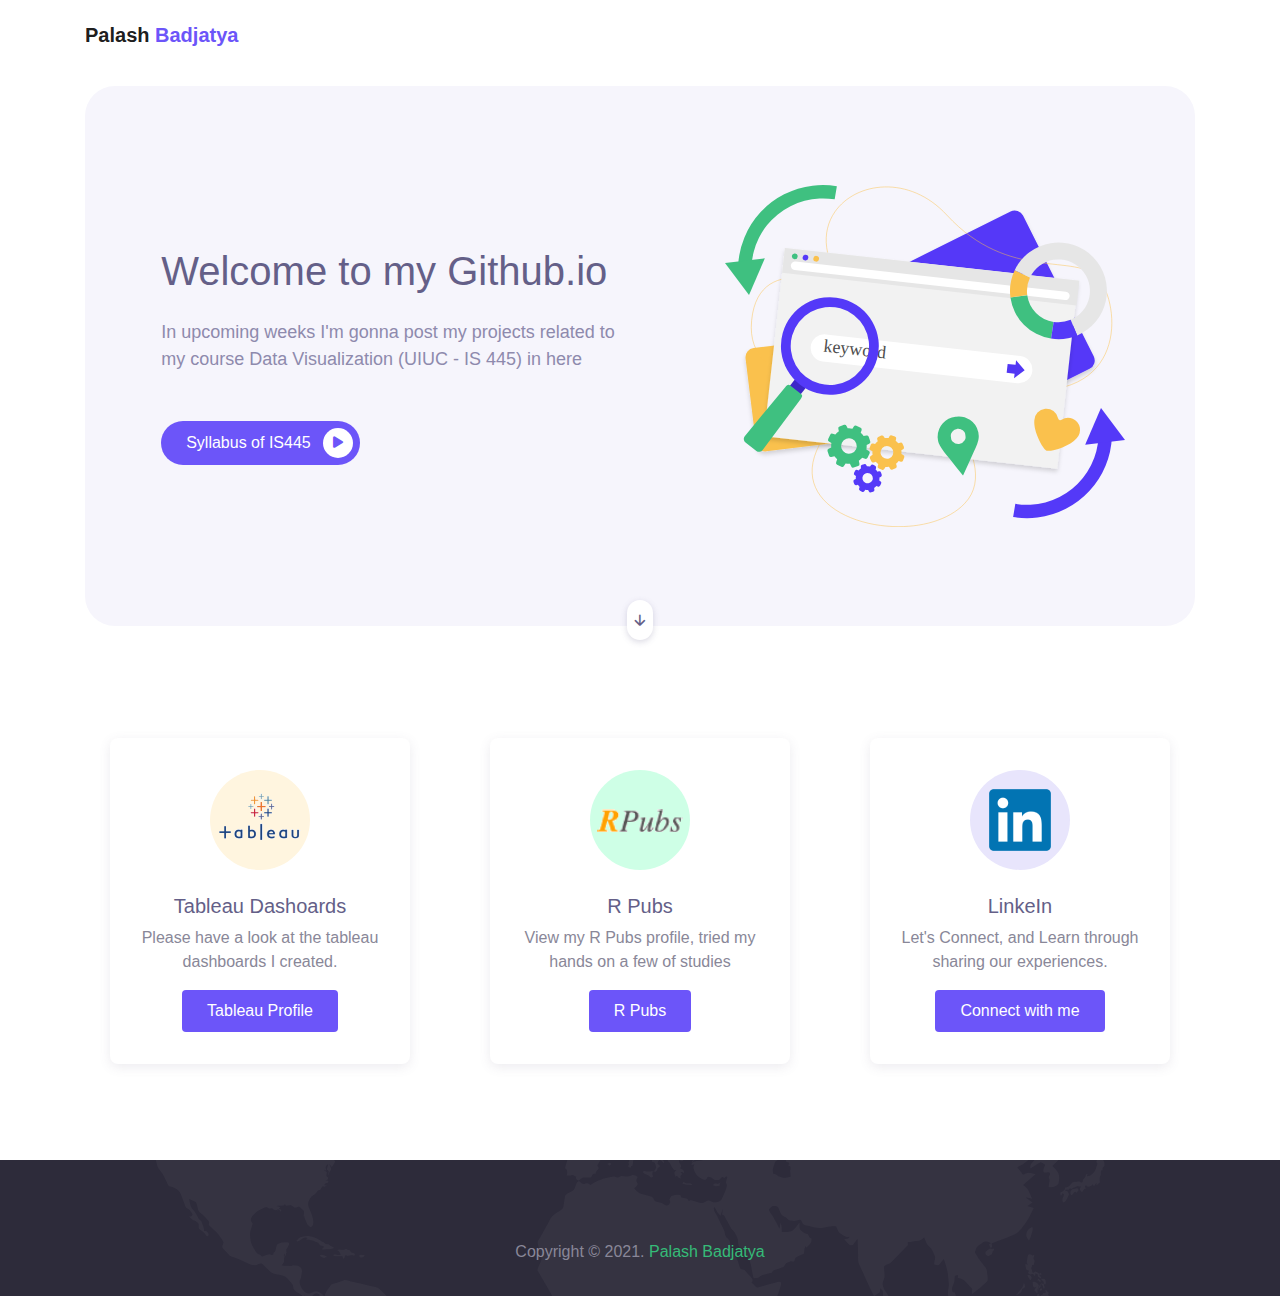
==== commit 653e39af: "Edits: Index.html" ====
--- a/index.html
+++ b/index.html
@@ -61,9 +61,9 @@
       <div class="page-banner home-banner">
         <div class="row align-items-center flex-wrap-reverse h-100">
           <div class="col-md-6 py-5 wow fadeInLeft">
-            <h1 class="mb-4">Let's Check and Optimize your website!</h1>
-            <p class="text-lg text-grey mb-5">Ignite the most powerfull growth engine you have ever built for your company</p>
-            <a href="#" class="btn btn-primary btn-split">Watch Video <div class="fab"><span class="mai-play"></span></div></a>
+            <h1 class="mb-4">Welcome to my Github.io</h1>
+            <p class="text-lg text-grey mb-5">In upcoming weeks I'm gonna post my projects related to my course Data Visualization (UIUC - IS 445) in here </p>
+            <a href="#https://uiuc-ischool-dataviz.github.io/is445_AOUAOG_fall2021/syllabus" class="btn btn-primary btn-split">Syllabus of IS445<div class="fab"><span class="mai-play"></span></div></a>
           </div>
           <div class="col-md-6 py-5 wow zoomIn">
             <div class="img-fluid text-center">
@@ -85,9 +85,9 @@
               <img src="./assets/img/services/service-1.svg" alt="">
             </div>
             <div class="body">
-              <h5 class="text-secondary">SEO Consultancy</h5>
-              <p>We help you define your SEO objective & develop a realistic strategy with you</p>
-              <a href="service.html" class="btn btn-primary">Read More</a>
+              <h5 class="text-secondary">Tableau Dashoards</h5>
+              <p>Please have a look at the tableau dashboards I created. </p>
+              <a href="https://public.tableau.com/app/profile/palash.badjatya" class="btn btn-primary">Tableau Profile</a>
             </div>
           </div>
         </div>
@@ -97,9 +97,9 @@
               <img src="./assets/img/services/service-2.svg" alt="">
             </div>
             <div class="body">
-              <h5 class="text-secondary">Content Marketing</h5>
-              <p>We help you define your SEO objective & develop a realistic strategy with you</p>
-              <a href="service.html" class="btn btn-primary">Read More</a>
+              <h5 class="text-secondary">R Pubs</h5>
+              <p>View my R Pubs profile, tried my hands on a few of studies</p>
+              <a href="https://rpubs.com/palashbadjatya01" class="btn btn-primary">R Pubs</a>
             </div>
           </div>
         </div>
@@ -109,9 +109,9 @@
               <img src="./assets/img/services/service-3.svg" alt="">
             </div>
             <div class="body">
-              <h5 class="text-secondary">Keyword Research</h5>
-              <p>We help you define your SEO objective & develop a realistic strategy with you</p>
-              <a href="service.html" class="btn btn-primary">Read More</a>
+              <h5 class="text-secondary">LinkeIn</h5>
+              <p>Let's Connect, and Learn through sharing our experiences.</p>
+              <a href="https://www.linkedin.com/in/palashbadjatya01/" class="btn btn-primary">Connect with me</a>
             </div>
           </div>
         </div>
